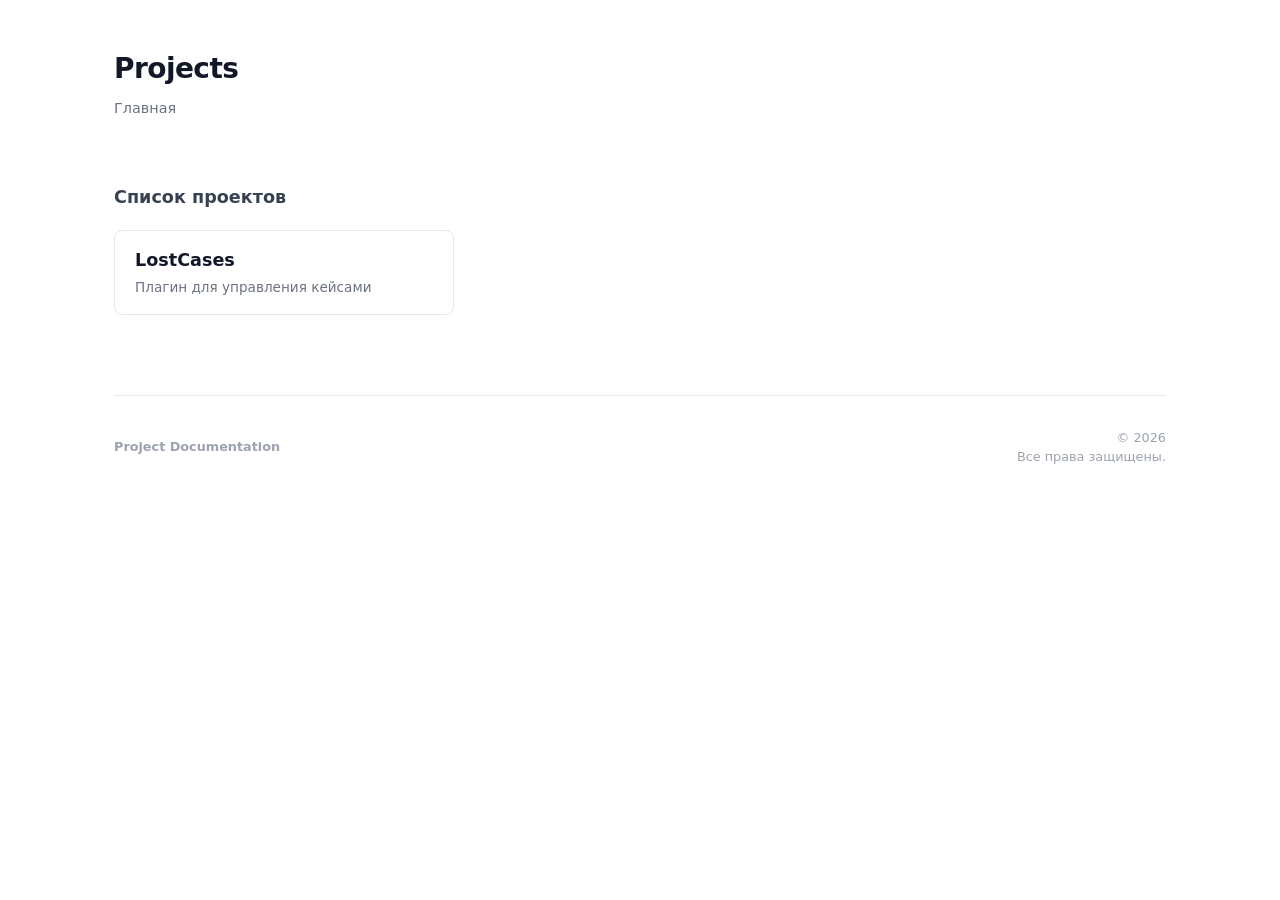
==== index.html @ b652b158 "Update index.html" ====
<!DOCTYPE html>
<html lang="ru">
<head>
    <meta charset="UTF-8">
    <meta name="viewport" content="width=device-width, initial-scale=1.0">
    <title>Документация проектов</title>
    <link rel="stylesheet" href="style.css">
</head>
<body>
    <div class="container">
        <header class="header">
            <div class="logo-area">
                <h1>Projects</h1>
                <div class="breadcrumbs">Главная</div>
            </div>
        </header>
        <main>
            <section class="section">
                <h2 class="section-title">Список проектов</h2>
                <div class="grid">
                    <a href="lostcases.html" class="card project-card">
                        <div class="project-info">
                            <span class="project-name">LostCases</span>
                            <span class="project-desc">Плагин для управления кейсами</span>
                        </div>
                    </a>
                </div>
            </section>
        </main>
        <footer class="footer">
            <div class="footer-logo">Project Documentation</div>
            <div class="footer-copy">© 2026<br>Все права защищены.</div>
        </footer>
    </div>
</body>
</html>
---- style.css ----
* {
    box-sizing: border-box;
    margin: 0;
    padding: 0;
}

body {
    font-family: system-ui, -apple-system, BlinkMacSystemFont, 'Segoe UI', Roboto, sans-serif;
    background-color: #ffffff;
    color: #111827;
    line-height: 1.5;
}

.container {
    max-width: 1100px;
    margin: 0 auto;
    padding: 3rem 1.5rem;
}

.header {
    display: flex;
    justify-content: space-between;
    align-items: flex-start;
    margin-bottom: 4rem;
}

.logo-area h1 {
    font-size: 1.75rem;
    font-weight: 600;
    margin-bottom: 0.5rem;
    letter-spacing: -0.02em;
}

.breadcrumbs {
    font-size: 0.9rem;
    color: #6b7280;
}

.breadcrumbs a {
    color: inherit;
    text-decoration: none;
}

.breadcrumbs a:hover {
    text-decoration: underline;
}

.section {
    margin-bottom: 3.5rem;
}

.section-title {
    font-size: 1.1rem;
    font-weight: 600;
    margin-bottom: 1.25rem;
    color: #374151;
}

.grid {
    display: grid;
    grid-template-columns: repeat(auto-fill, minmax(280px, 1fr));
    gap: 1rem;
}

.card {
    display: flex;
    justify-content: space-between;
    align-items: center;
    padding: 1rem 1.25rem;
    border: 1px solid #e5e7eb;
    border-radius: 0.5rem;
    text-decoration: none;
    color: #111827;
    font-size: 0.95rem;
    background-color: #ffffff;
    transition: all 0.2s ease;
}

a.card:hover {
    border-color: #9ca3af;
    background-color: #f9fafb;
}

.card.active {
    border-color: #111827;
    background-color: #f9fafb;
    font-weight: 500;
}

.project-info {
    display: flex;
    flex-direction: column;
}

.project-name {
    font-weight: 600;
    font-size: 1.1rem;
}

.project-desc {
    font-size: 0.85rem;
    color: #6b7280;
    margin-top: 0.25rem;
}

.metadata-box {
    border: 1px solid #e5e7eb;
    border-radius: 0.75rem;
    padding: 2rem;
}

.meta-group {
    margin-bottom: 1.75rem;
}

.meta-group:last-child {
    margin-bottom: 0;
}

.meta-group h3 {
    font-size: 0.95rem;
    font-weight: 600;
    margin-bottom: 0.75rem;
    text-transform: uppercase;
    letter-spacing: 0.05em;
    color: #9ca3af;
}

.meta-group p {
    font-size: 0.9rem;
    font-weight: 600;
    color: #111827;
    margin-bottom: 0.25rem;
}

.meta-group span {
    font-size: 0.9rem;
    color: #4b5563;
}

.badge {
    font-size: 0.7rem;
    font-weight: 700;
    padding: 0.2rem 0.5rem;
    border-radius: 0.375rem;
    text-transform: uppercase;
}

.badge-stable {
    background-color: #dcfce7;
    color: #166534;
}

.footer {
    display: flex;
    justify-content: space-between;
    align-items: center;
    margin-top: 5rem;
    padding-top: 2rem;
    border-top: 1px solid #e5e7eb;
    font-size: 0.8rem;
    color: #9ca3af;
}

.footer-logo {
    font-weight: 600;
}

.footer-copy {
    text-align: right;
}
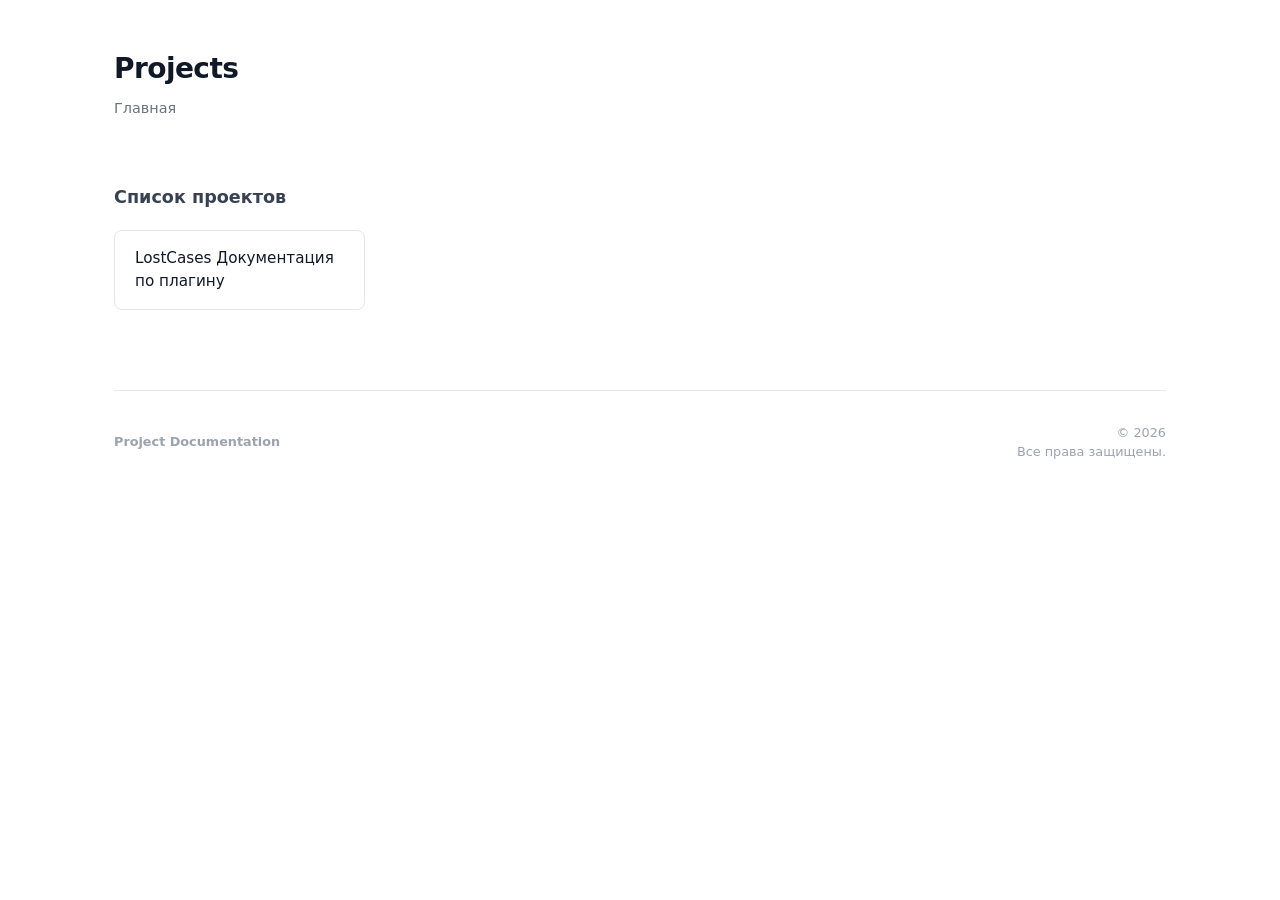
==== commit 0da1422d: "Update index.html" ====
--- a/index.html
+++ b/index.html
@@ -18,10 +18,10 @@
             <section class="section">
                 <h2 class="section-title">Список проектов</h2>
                 <div class="grid">
-                    <a href="lostcases.html" class="card project-card">
+                    <a href="https://kernelfm.github.io/lostcases" class="card project-card">
                         <div class="project-info">
                             <span class="project-name">LostCases</span>
-                            <span class="project-desc">Плагин для управления кейсами</span>
+                            <span class="project-desc">Документация по плагину</span>
                         </div>
                     </a>
                 </div>
--- a/style.css
+++ b/style.css
@@ -58,7 +58,7 @@
 
 .grid {
     display: grid;
-    grid-template-columns: repeat(auto-fill, minmax(280px, 1fr));
+    grid-template-columns: repeat(auto-fill, minmax(250px, 1fr));
     gap: 1rem;
 }
 
@@ -76,7 +76,13 @@
     transition: all 0.2s ease;
 }
 
-a.card:hover {
+button.card {
+    cursor: pointer;
+    text-align: left;
+    font-family: inherit;
+}
+
+.card:hover {
     border-color: #9ca3af;
     background-color: #f9fafb;
 }
@@ -85,22 +91,6 @@
     border-color: #111827;
     background-color: #f9fafb;
     font-weight: 500;
-}
-
-.project-info {
-    display: flex;
-    flex-direction: column;
-}
-
-.project-name {
-    font-weight: 600;
-    font-size: 1.1rem;
-}
-
-.project-desc {
-    font-size: 0.85rem;
-    color: #6b7280;
-    margin-top: 0.25rem;
 }
 
 .metadata-box {
@@ -169,3 +159,59 @@
 .footer-copy {
     text-align: right;
 }
+
+/* Стили для текстовой документации */
+.doc-content h3 {
+    font-size: 1.1rem;
+    font-weight: 600;
+    margin: 2rem 0 1rem;
+    color: #111827;
+}
+
+.doc-content h3:first-child {
+    margin-top: 0;
+}
+
+.doc-content p {
+    margin-bottom: 1rem;
+    color: #374151;
+    font-size: 0.95rem;
+}
+
+.doc-content ul, .doc-content ol {
+    margin-bottom: 1.5rem;
+    padding-left: 1.5rem;
+    color: #374151;
+    font-size: 0.95rem;
+}
+
+.doc-content li {
+    margin-bottom: 0.5rem;
+}
+
+.doc-content code {
+    background-color: #f3f4f6;
+    padding: 0.15rem 0.4rem;
+    border-radius: 0.25rem;
+    font-family: ui-monospace, SFMono-Regular, Menlo, Monaco, Consolas, monospace;
+    font-size: 0.85em;
+    color: #1f2937;
+}
+
+.doc-content pre {
+    background-color: #111827;
+    color: #f8fafc;
+    padding: 1.25rem;
+    border-radius: 0.5rem;
+    overflow-x: auto;
+    margin-bottom: 2rem;
+    border: 1px solid #374151;
+}
+
+.doc-content pre code {
+    background-color: transparent;
+    padding: 0;
+    color: inherit;
+    font-size: 0.85em;
+    border-radius: 0;
+}
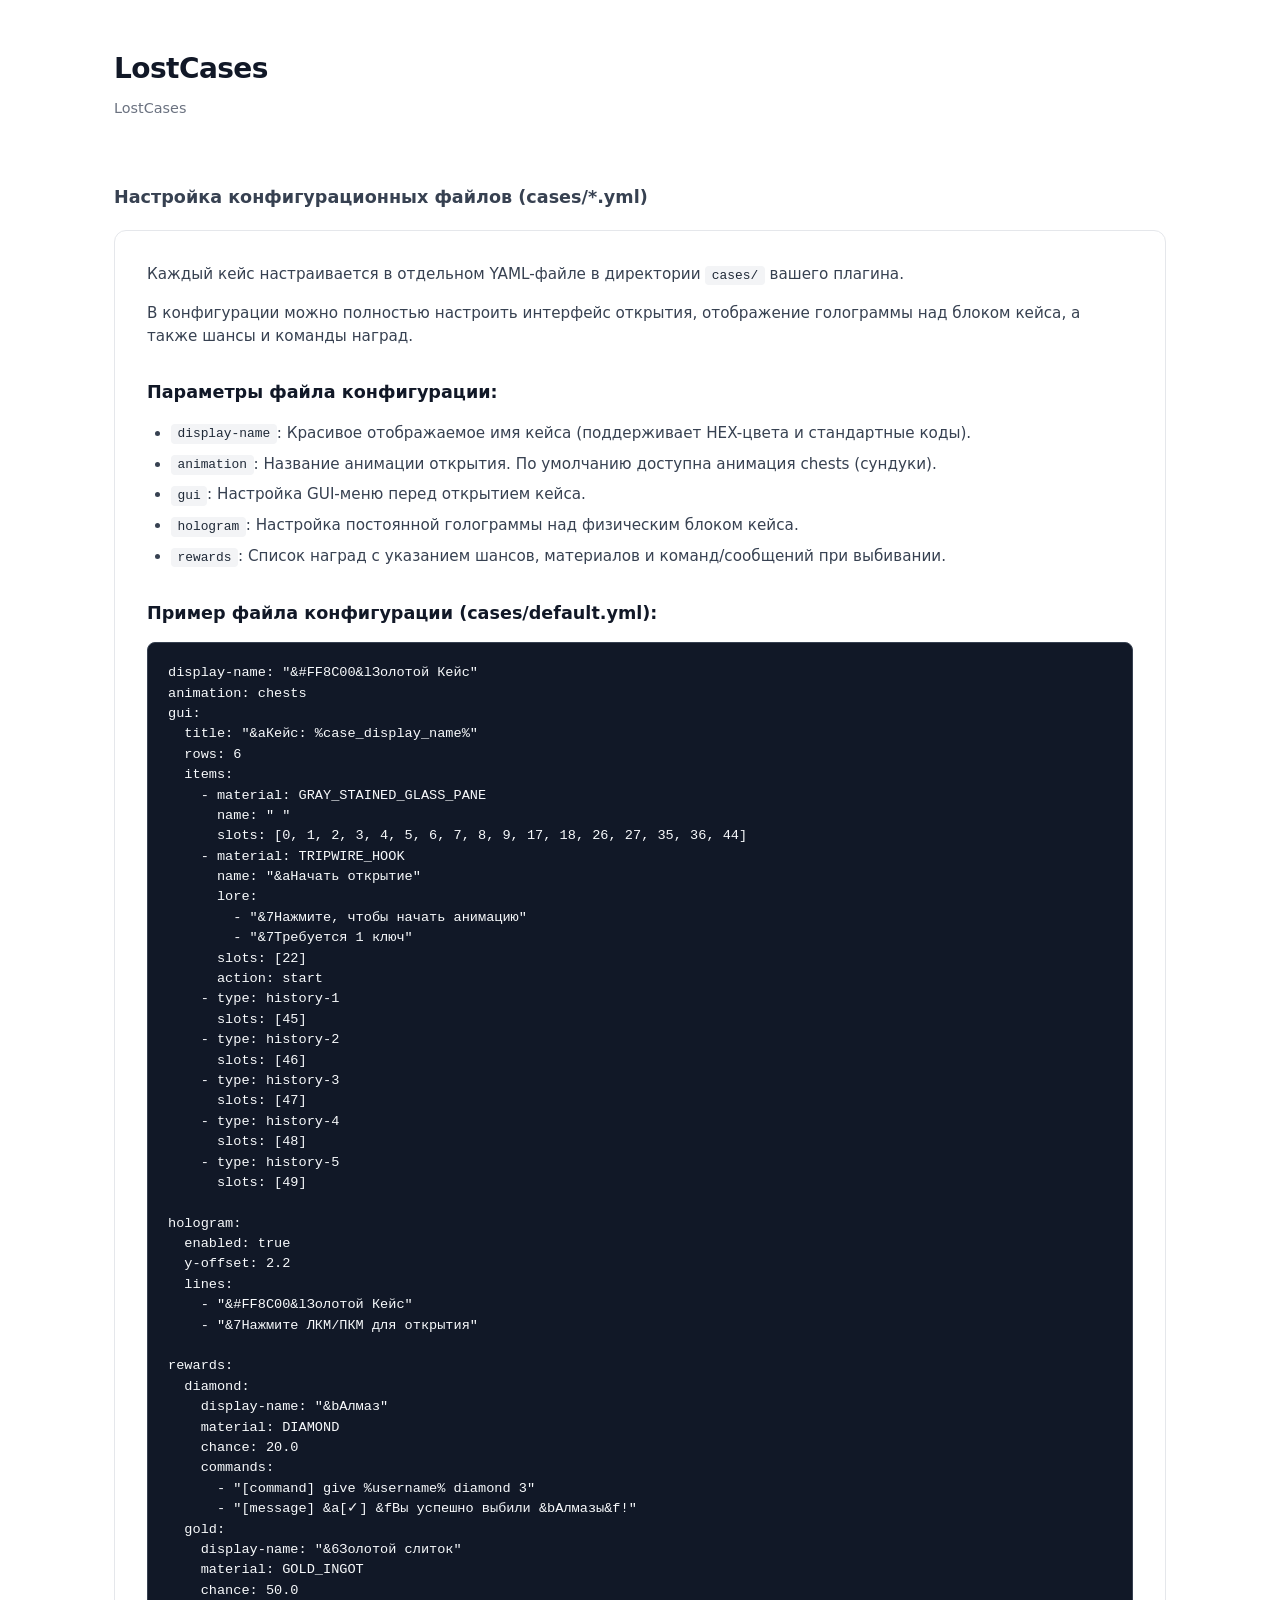
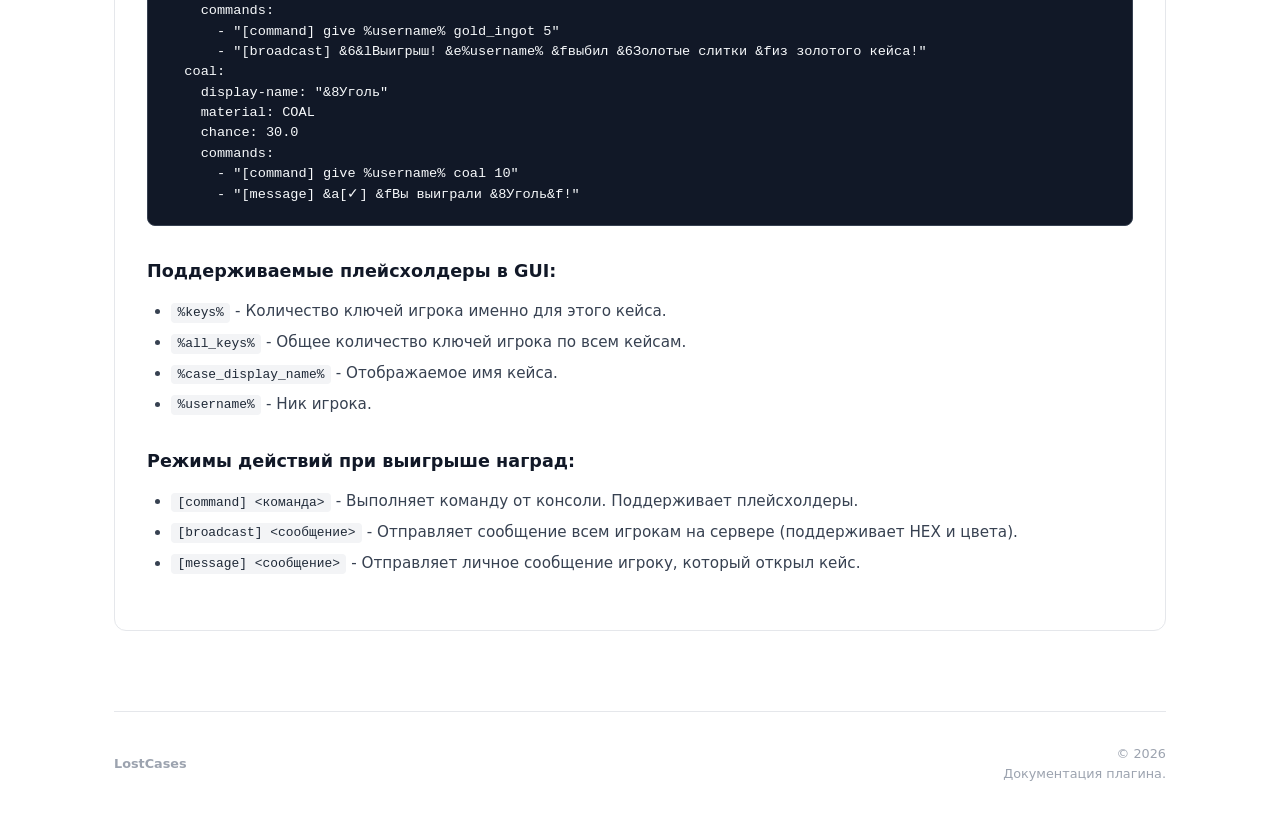
==== commit 7bc4612a: "Rename lostcases.html to index.html" ====
--- a/index.html
+++ b/index.html
@@ -3,33 +3,111 @@
 <head>
     <meta charset="UTF-8">
     <meta name="viewport" content="width=device-width, initial-scale=1.0">
-    <title>Документация проектов</title>
+    <title>LostCases - Документация</title>
     <link rel="stylesheet" href="style.css">
 </head>
 <body>
     <div class="container">
         <header class="header">
             <div class="logo-area">
-                <h1>Projects</h1>
-                <div class="breadcrumbs">Главная</div>
+                <h1>LostCases</h1>
+                <div class="breadcrumbs"><a href="https://kernelfm.github.io/">LostCases</a></div>
             </div>
         </header>
         <main>
-            <section class="section">
-                <h2 class="section-title">Список проектов</h2>
-                <div class="grid">
-                    <a href="https://kernelfm.github.io/lostcases" class="card project-card">
-                        <div class="project-info">
-                            <span class="project-name">LostCases</span>
-                            <span class="project-desc">Документация по плагину</span>
-                        </div>
-                    </a>
+            <section class="section doc-content">
+                <h2 class="section-title">Настройка конфигурационных файлов (cases/*.yml)</h2>
+                <div class="metadata-box">
+                    <p>Каждый кейс настраивается в отдельном YAML-файле в директории <code>cases/</code> вашего плагина.</p>
+                    <p>В конфигурации можно полностью настроить интерфейс открытия, отображение голограммы над блоком кейса, а также шансы и команды наград.</p>
+                    
+                    <h3>Параметры файла конфигурации:</h3>
+                    <ul>
+                        <li><code>display-name</code>: Красивое отображаемое имя кейса (поддерживает HEX-цвета и стандартные коды).</li>
+                        <li><code>animation</code>: Название анимации открытия. По умолчанию доступна анимация chests (сундуки).</li>
+                        <li><code>gui</code>: Настройка GUI-меню перед открытием кейса.</li>
+                        <li><code>hologram</code>: Настройка постоянной голограммы над физическим блоком кейса.</li>
+                        <li><code>rewards</code>: Список наград с указанием шансов, материалов и команд/сообщений при выбивании.</li>
+                    </ul>
+
+                    <h3>Пример файла конфигурации (cases/default.yml):</h3>
+<pre><code>display-name: "&#FF8C00&lЗолотой Кейс"
+animation: chests
+gui:
+  title: "&aКейс: %case_display_name%"
+  rows: 6
+  items:
+    - material: GRAY_STAINED_GLASS_PANE
+      name: " "
+      slots: [0, 1, 2, 3, 4, 5, 6, 7, 8, 9, 17, 18, 26, 27, 35, 36, 44]
+    - material: TRIPWIRE_HOOK
+      name: "&aНачать открытие"
+      lore:
+        - "&7Нажмите, чтобы начать анимацию"
+        - "&7Требуется 1 ключ"
+      slots: [22]
+      action: start
+    - type: history-1
+      slots: [45]
+    - type: history-2
+      slots: [46]
+    - type: history-3
+      slots: [47]
+    - type: history-4
+      slots: [48]
+    - type: history-5
+      slots: [49]
+
+hologram:
+  enabled: true
+  y-offset: 2.2
+  lines:
+    - "&#FF8C00&lЗолотой Кейс"
+    - "&7Нажмите ЛКМ/ПКМ для открытия"
+
+rewards:
+  diamond:
+    display-name: "&bАлмаз"
+    material: DIAMOND
+    chance: 20.0
+    commands:
+      - "[command] give %username% diamond 3"
+      - "[message] &a[✓] &fВы успешно выбили &bАлмазы&f!"
+  gold:
+    display-name: "&6Золотой слиток"
+    material: GOLD_INGOT
+    chance: 50.0
+    commands:
+      - "[command] give %username% gold_ingot 5"
+      - "[broadcast] &6&lВыигрыш! &e%username% &fвыбил &6Золотые слитки &fиз золотого кейса!"
+  coal:
+    display-name: "&8Уголь"
+    material: COAL
+    chance: 30.0
+    commands:
+      - "[command] give %username% coal 10"
+      - "[message] &a[✓] &fВы выиграли &8Уголь&f!"</code></pre>
+
+                    <h3>Поддерживаемые плейсхолдеры в GUI:</h3>
+                    <ul>
+                        <li><code>%keys%</code> - Количество ключей игрока именно для этого кейса.</li>
+                        <li><code>%all_keys%</code> - Общее количество ключей игрока по всем кейсам.</li>
+                        <li><code>%case_display_name%</code> - Отображаемое имя кейса.</li>
+                        <li><code>%username%</code> - Ник игрока.</li>
+                    </ul>
+
+                    <h3>Режимы действий при выигрыше наград:</h3>
+                    <ul>
+                        <li><code>[command] &lt;команда&gt;</code> - Выполняет команду от консоли. Поддерживает плейсхолдеры.</li>
+                        <li><code>[broadcast] &lt;сообщение&gt;</code> - Отправляет сообщение всем игрокам на сервере (поддерживает HEX и цвета).</li>
+                        <li><code>[message] &lt;сообщение&gt;</code> - Отправляет личное сообщение игроку, который открыл кейс.</li>
+                    </ul>
                 </div>
             </section>
         </main>
         <footer class="footer">
-            <div class="footer-logo">Project Documentation</div>
-            <div class="footer-copy">© 2026<br>Все права защищены.</div>
+            <div class="footer-logo">LostCases</div>
+            <div class="footer-copy">© 2026<br>Документация плагина.</div>
         </footer>
     </div>
 </body>
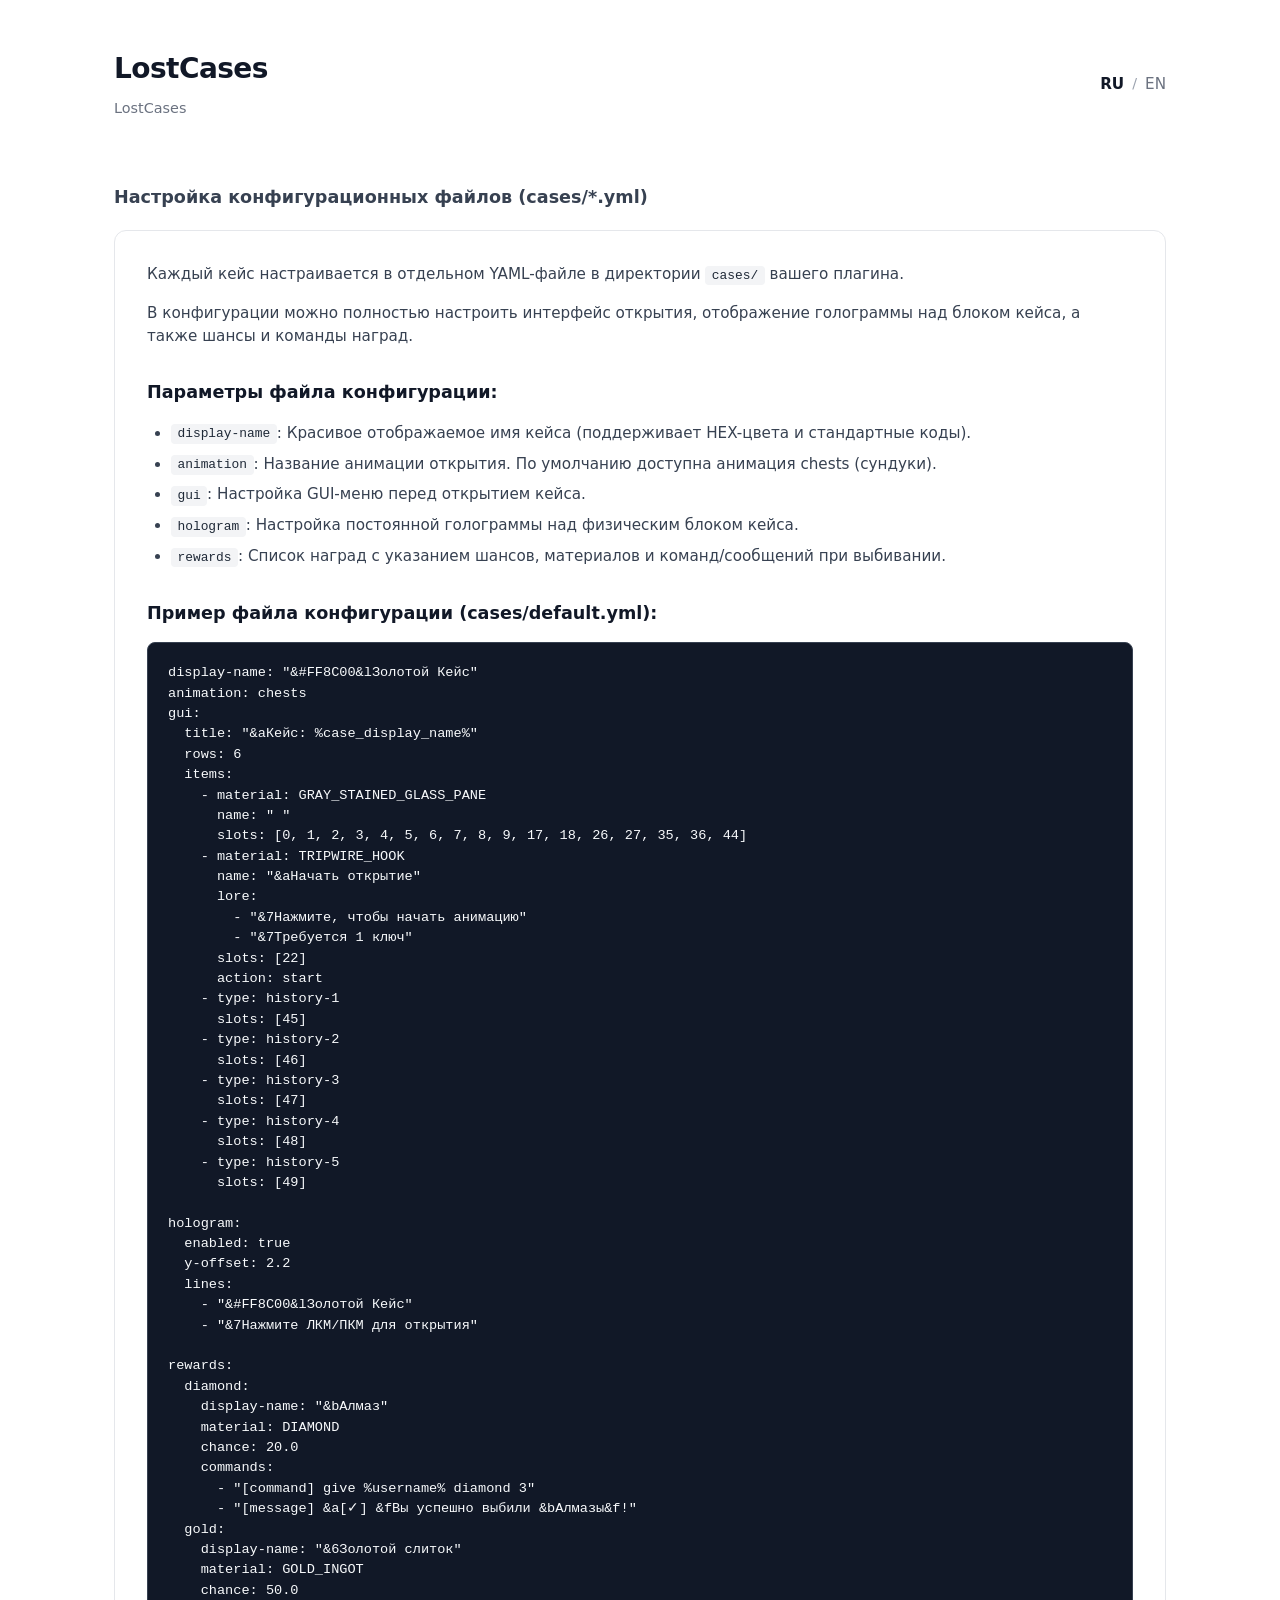
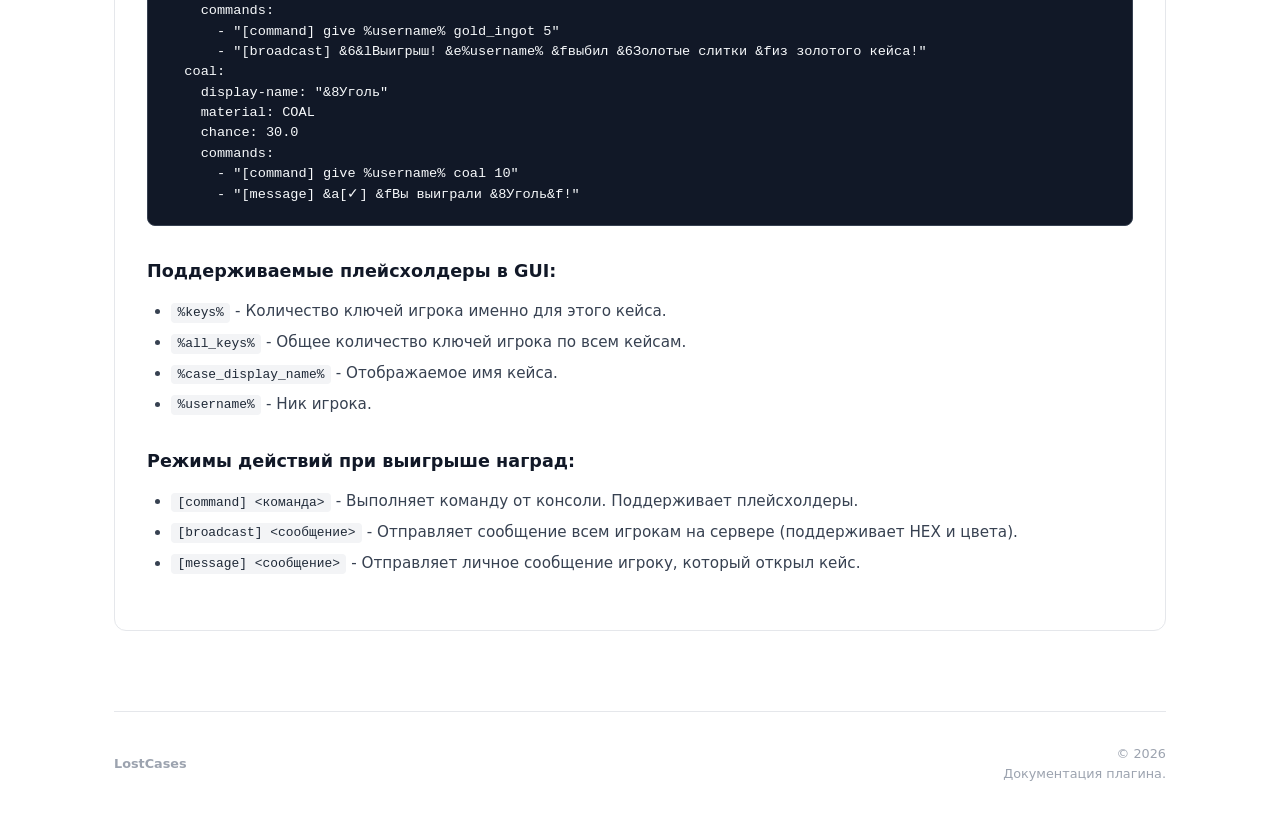
==== commit 64ca8071: "Update index.html" ====
--- a/index.html
+++ b/index.html
@@ -3,7 +3,7 @@
 <head>
     <meta charset="UTF-8">
     <meta name="viewport" content="width=device-width, initial-scale=1.0">
-    <title>LostCases - Документация</title>
+    <title>LostCases - Documentation</title>
     <link rel="stylesheet" href="style.css">
 </head>
 <body>
@@ -13,24 +13,31 @@
                 <h1>LostCases</h1>
                 <div class="breadcrumbs"><a href="https://kernelfm.github.io/">LostCases</a></div>
             </div>
+            <div class="lang-switcher">
+                <button class="lang-btn active" id="btn-ru" onclick="setLang('ru')">RU</button>
+                <span>/</span>
+                <button class="lang-btn" id="btn-en" onclick="setLang('en')">EN</button>
+            </div>
         </header>
         <main>
-            <section class="section doc-content">
-                <h2 class="section-title">Настройка конфигурационных файлов (cases/*.yml)</h2>
-                <div class="metadata-box">
-                    <p>Каждый кейс настраивается в отдельном YAML-файле в директории <code>cases/</code> вашего плагина.</p>
-                    <p>В конфигурации можно полностью настроить интерфейс открытия, отображение голограммы над блоком кейса, а также шансы и команды наград.</p>
-                    
-                    <h3>Параметры файла конфигурации:</h3>
-                    <ul>
-                        <li><code>display-name</code>: Красивое отображаемое имя кейса (поддерживает HEX-цвета и стандартные коды).</li>
-                        <li><code>animation</code>: Название анимации открытия. По умолчанию доступна анимация chests (сундуки).</li>
-                        <li><code>gui</code>: Настройка GUI-меню перед открытием кейса.</li>
-                        <li><code>hologram</code>: Настройка постоянной голограммы над физическим блоком кейса.</li>
-                        <li><code>rewards</code>: Список наград с указанием шансов, материалов и команд/сообщений при выбивании.</li>
-                    </ul>
-
-                    <h3>Пример файла конфигурации (cases/default.yml):</h3>
+            <!-- RU CONTENT -->
+            <div id="content-ru">
+                <section class="section doc-content">
+                    <h2 class="section-title">Настройка конфигурационных файлов (cases/*.yml)</h2>
+                    <div class="metadata-box">
+                        <p>Каждый кейс настраивается в отдельном YAML-файле в директории <code>cases/</code> вашего плагина.</p>
+                        <p>В конфигурации можно полностью настроить интерфейс открытия, отображение голограммы над блоком кейса, а также шансы и команды наград.</p>
+                        
+                        <h3>Параметры файла конфигурации:</h3>
+                        <ul>
+                            <li><code>display-name</code>: Красивое отображаемое имя кейса (поддерживает HEX-цвета и стандартные коды).</li>
+                            <li><code>animation</code>: Название анимации открытия. По умолчанию доступна анимация chests (сундуки).</li>
+                            <li><code>gui</code>: Настройка GUI-меню перед открытием кейса.</li>
+                            <li><code>hologram</code>: Настройка постоянной голограммы над физическим блоком кейса.</li>
+                            <li><code>rewards</code>: Список наград с указанием шансов, материалов и команд/сообщений при выбивании.</li>
+                        </ul>
+
+                        <h3>Пример файла конфигурации (cases/default.yml):</h3>
 <pre><code>display-name: "&#FF8C00&lЗолотой Кейс"
 animation: chests
 gui:
@@ -88,27 +95,142 @@
       - "[command] give %username% coal 10"
       - "[message] &a[✓] &fВы выиграли &8Уголь&f!"</code></pre>
 
-                    <h3>Поддерживаемые плейсхолдеры в GUI:</h3>
-                    <ul>
-                        <li><code>%keys%</code> - Количество ключей игрока именно для этого кейса.</li>
-                        <li><code>%all_keys%</code> - Общее количество ключей игрока по всем кейсам.</li>
-                        <li><code>%case_display_name%</code> - Отображаемое имя кейса.</li>
-                        <li><code>%username%</code> - Ник игрока.</li>
-                    </ul>
-
-                    <h3>Режимы действий при выигрыше наград:</h3>
-                    <ul>
-                        <li><code>[command] &lt;команда&gt;</code> - Выполняет команду от консоли. Поддерживает плейсхолдеры.</li>
-                        <li><code>[broadcast] &lt;сообщение&gt;</code> - Отправляет сообщение всем игрокам на сервере (поддерживает HEX и цвета).</li>
-                        <li><code>[message] &lt;сообщение&gt;</code> - Отправляет личное сообщение игроку, который открыл кейс.</li>
-                    </ul>
-                </div>
-            </section>
+                        <h3>Поддерживаемые плейсхолдеры в GUI:</h3>
+                        <ul>
+                            <li><code>%keys%</code> - Количество ключей игрока именно для этого кейса.</li>
+                            <li><code>%all_keys%</code> - Общее количество ключей игрока по всем кейсам.</li>
+                            <li><code>%case_display_name%</code> - Отображаемое имя кейса.</li>
+                            <li><code>%username%</code> - Ник игрока.</li>
+                        </ul>
+
+                        <h3>Режимы действий при выигрыше наград:</h3>
+                        <ul>
+                            <li><code>[command] &lt;команда&gt;</code> - Выполняет команду от консоли. Поддерживает плейсхолдеры.</li>
+                            <li><code>[broadcast] &lt;сообщение&gt;</code> - Отправляет сообщение всем игрокам на сервере (поддерживает HEX и цвета).</li>
+                            <li><code>[message] &lt;сообщение&gt;</code> - Отправляет личное сообщение игроку, который открыл кейс.</li>
+                        </ul>
+                    </div>
+                </section>
+            </div>
+
+            <!-- EN CONTENT -->
+            <div id="content-en" style="display: none;">
+                <section class="section doc-content">
+                    <h2 class="section-title">Configuration Files Setup (cases/*.yml)</h2>
+                    <div class="metadata-box">
+                        <p>Each case is configured in a separate YAML file located in the <code>cases/</code> directory of your plugin.</p>
+                        <p>In the configuration, you can fully customize the opening interface, the hologram display above the case block, as well as reward chances and commands.</p>
+                        
+                        <h3>Configuration File Parameters:</h3>
+                        <ul>
+                            <li><code>display-name</code>: Beautiful display name of the case (supports HEX colors and standard color codes).</li>
+                            <li><code>animation</code>: Opening animation name. By default, the 'chests' animation is available.</li>
+                            <li><code>gui</code>: GUI menu setup before opening the case.</li>
+                            <li><code>hologram</code>: Configuration of the persistent hologram above the physical case block.</li>
+                            <li><code>rewards</code>: List of rewards specifying chances, materials, and commands/messages upon winning.</li>
+                        </ul>
+
+                        <h3>Example Configuration File (cases/default.yml):</h3>
+<pre><code>display-name: "&#FF8C00&lGolden Case"
+animation: chests
+gui:
+  title: "&aCase: %case_display_name%"
+  rows: 6
+  items:
+    - material: GRAY_STAINED_GLASS_PANE
+      name: " "
+      slots: [0, 1, 2, 3, 4, 5, 6, 7, 8, 9, 17, 18, 26, 27, 35, 36, 44]
+    - material: TRIPWIRE_HOOK
+      name: "&aStart opening"
+      lore:
+        - "&7Click to start the animation"
+        - "&7Requires 1 key"
+      slots: [22]
+      action: start
+    - type: history-1
+      slots: [45]
+    - type: history-2
+      slots: [46]
+    - type: history-3
+      slots: [47]
+    - type: history-4
+      slots: [48]
+    - type: history-5
+      slots: [49]
+
+hologram:
+  enabled: true
+  y-offset: 2.2
+  lines:
+    - "&#FF8C00&lGolden Case"
+    - "&7Left/Right Click to open"
+
+rewards:
+  diamond:
+    display-name: "&bDiamond"
+    material: DIAMOND
+    chance: 20.0
+    commands:
+      - "[command] give %username% diamond 3"
+      - "[message] &a[✓] &fYou successfully won &bDiamonds&f!"
+  gold:
+    display-name: "&6Gold Ingot"
+    material: GOLD_INGOT
+    chance: 50.0
+    commands:
+      - "[command] give %username% gold_ingot 5"
+      - "[broadcast] &6&lWinner! &e%username% &fwon &6Gold Ingots &ffrom the golden case!"
+  coal:
+    display-name: "&8Coal"
+    material: COAL
+    chance: 30.0
+    commands:
+      - "[command] give %username% coal 10"
+      - "[message] &a[✓] &fYou won &8Coal&f!"</code></pre>
+
+                        <h3>Supported Placeholders in GUI:</h3>
+                        <ul>
+                            <li><code>%keys%</code> - The number of player keys specifically for this case.</li>
+                            <li><code>%all_keys%</code> - The total number of player keys across all cases.</li>
+                            <li><code>%case_display_name%</code> - The display name of the case.</li>
+                            <li><code>%username%</code> - The player's nickname.</li>
+                        </ul>
+
+                        <h3>Action Modes for Winning Rewards:</h3>
+                        <ul>
+                            <li><code>[command] &lt;command&gt;</code> - Executes a command from the console. Supports placeholders.</li>
+                            <li><code>[broadcast] &lt;message&gt;</code> - Sends a message to all players on the server (supports HEX and colors).</li>
+                            <li><code>[message] &lt;message&gt;</code> - Sends a private message to the player who opened the case.</li>
+                        </ul>
+                    </div>
+                </section>
+            </div>
         </main>
         <footer class="footer">
             <div class="footer-logo">LostCases</div>
-            <div class="footer-copy">© 2026<br>Документация плагина.</div>
+            <div class="footer-copy" id="footer-ru">© 2026<br>Документация плагина.</div>
+            <div class="footer-copy" id="footer-en" style="display: none;">© 2026<br>Plugin documentation.</div>
         </footer>
     </div>
+
+    <script>
+        function setLang(lang) {
+            document.getElementById('content-ru').style.display = lang === 'ru' ? 'block' : 'none';
+            document.getElementById('footer-ru').style.display = lang === 'ru' ? 'block' : 'none';
+            
+            document.getElementById('content-en').style.display = lang === 'en' ? 'block' : 'none';
+            document.getElementById('footer-en').style.display = lang === 'en' ? 'block' : 'none';
+
+            document.getElementById('btn-ru').classList.toggle('active', lang === 'ru');
+            document.getElementById('btn-en').classList.toggle('active', lang === 'en');
+            
+            localStorage.setItem('lang', lang);
+        }
+
+        document.addEventListener("DOMContentLoaded", () => {
+            const savedLang = localStorage.getItem('lang') || 'ru';
+            setLang(savedLang);
+        });
+    </script>
 </body>
 </html>
--- a/style.css
+++ b/style.css
@@ -160,7 +160,6 @@
     text-align: right;
 }
 
-/* Стили для текстовой документации */
 .doc-content h3 {
     font-size: 1.1rem;
     font-weight: 600;
@@ -215,3 +214,39 @@
     font-size: 0.85em;
     border-radius: 0;
 }
+
+.header {
+    display: flex;
+    justify-content: space-between;
+    align-items: center;
+    margin-bottom: 4rem;
+}
+
+.lang-switcher {
+    display: flex;
+    align-items: center;
+    gap: 0.5rem;
+    color: #9ca3af;
+    font-size: 0.9rem;
+}
+
+.lang-btn {
+    background: none;
+    border: none;
+    cursor: pointer;
+    font-family: inherit;
+    font-size: 0.95rem;
+    color: #6b7280;
+    font-weight: 500;
+    transition: color 0.2s ease;
+    padding: 0;
+}
+
+.lang-btn:hover {
+    color: #374151;
+}
+
+.lang-btn.active {
+    color: #111827;
+    font-weight: 700;
+}
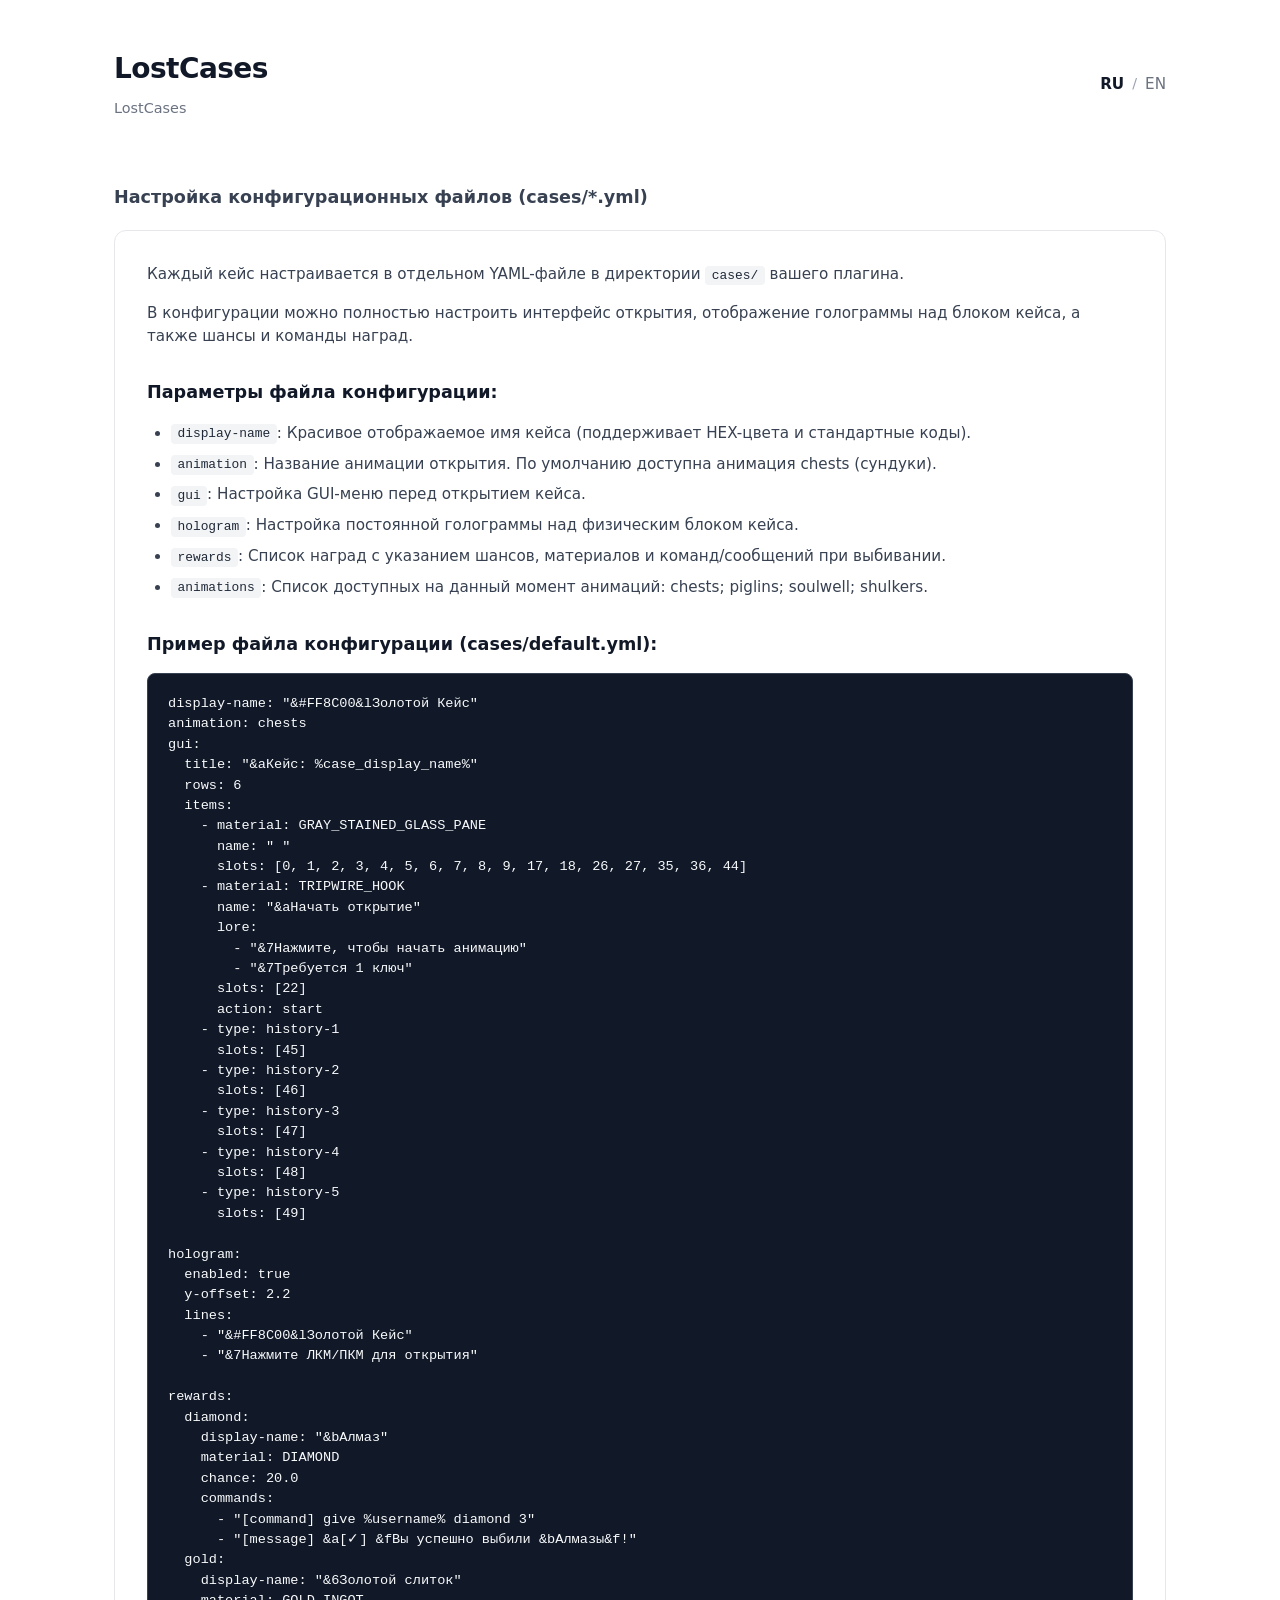
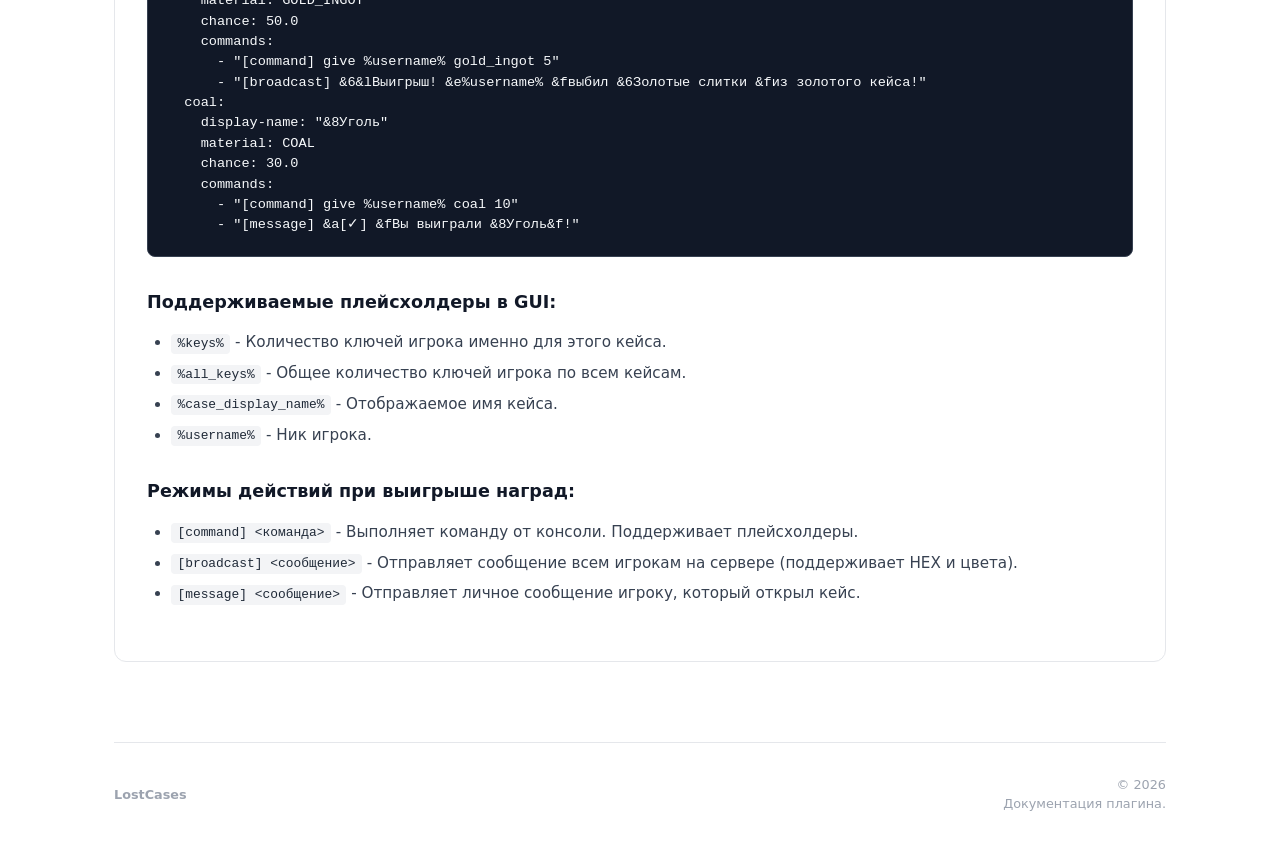
==== commit 0db8390f: "Update index.html" ====
--- a/index.html
+++ b/index.html
@@ -35,6 +35,7 @@
                             <li><code>gui</code>: Настройка GUI-меню перед открытием кейса.</li>
                             <li><code>hologram</code>: Настройка постоянной голограммы над физическим блоком кейса.</li>
                             <li><code>rewards</code>: Список наград с указанием шансов, материалов и команд/сообщений при выбивании.</li>
+                            <li><code>animations</code>: Список доступных на данный момент анимаций: chests; piglins; soulwell; shulkers.</li>
                         </ul>
 
                         <h3>Пример файла конфигурации (cases/default.yml):</h3>
@@ -128,6 +129,7 @@
                             <li><code>gui</code>: GUI menu setup before opening the case.</li>
                             <li><code>hologram</code>: Configuration of the persistent hologram above the physical case block.</li>
                             <li><code>rewards</code>: List of rewards specifying chances, materials, and commands/messages upon winning.</li>
+                            <li><code>animations</code>: List of available animations: chests; piglins; soulwell; shulkers.</li>
                         </ul>
 
                         <h3>Example Configuration File (cases/default.yml):</h3>
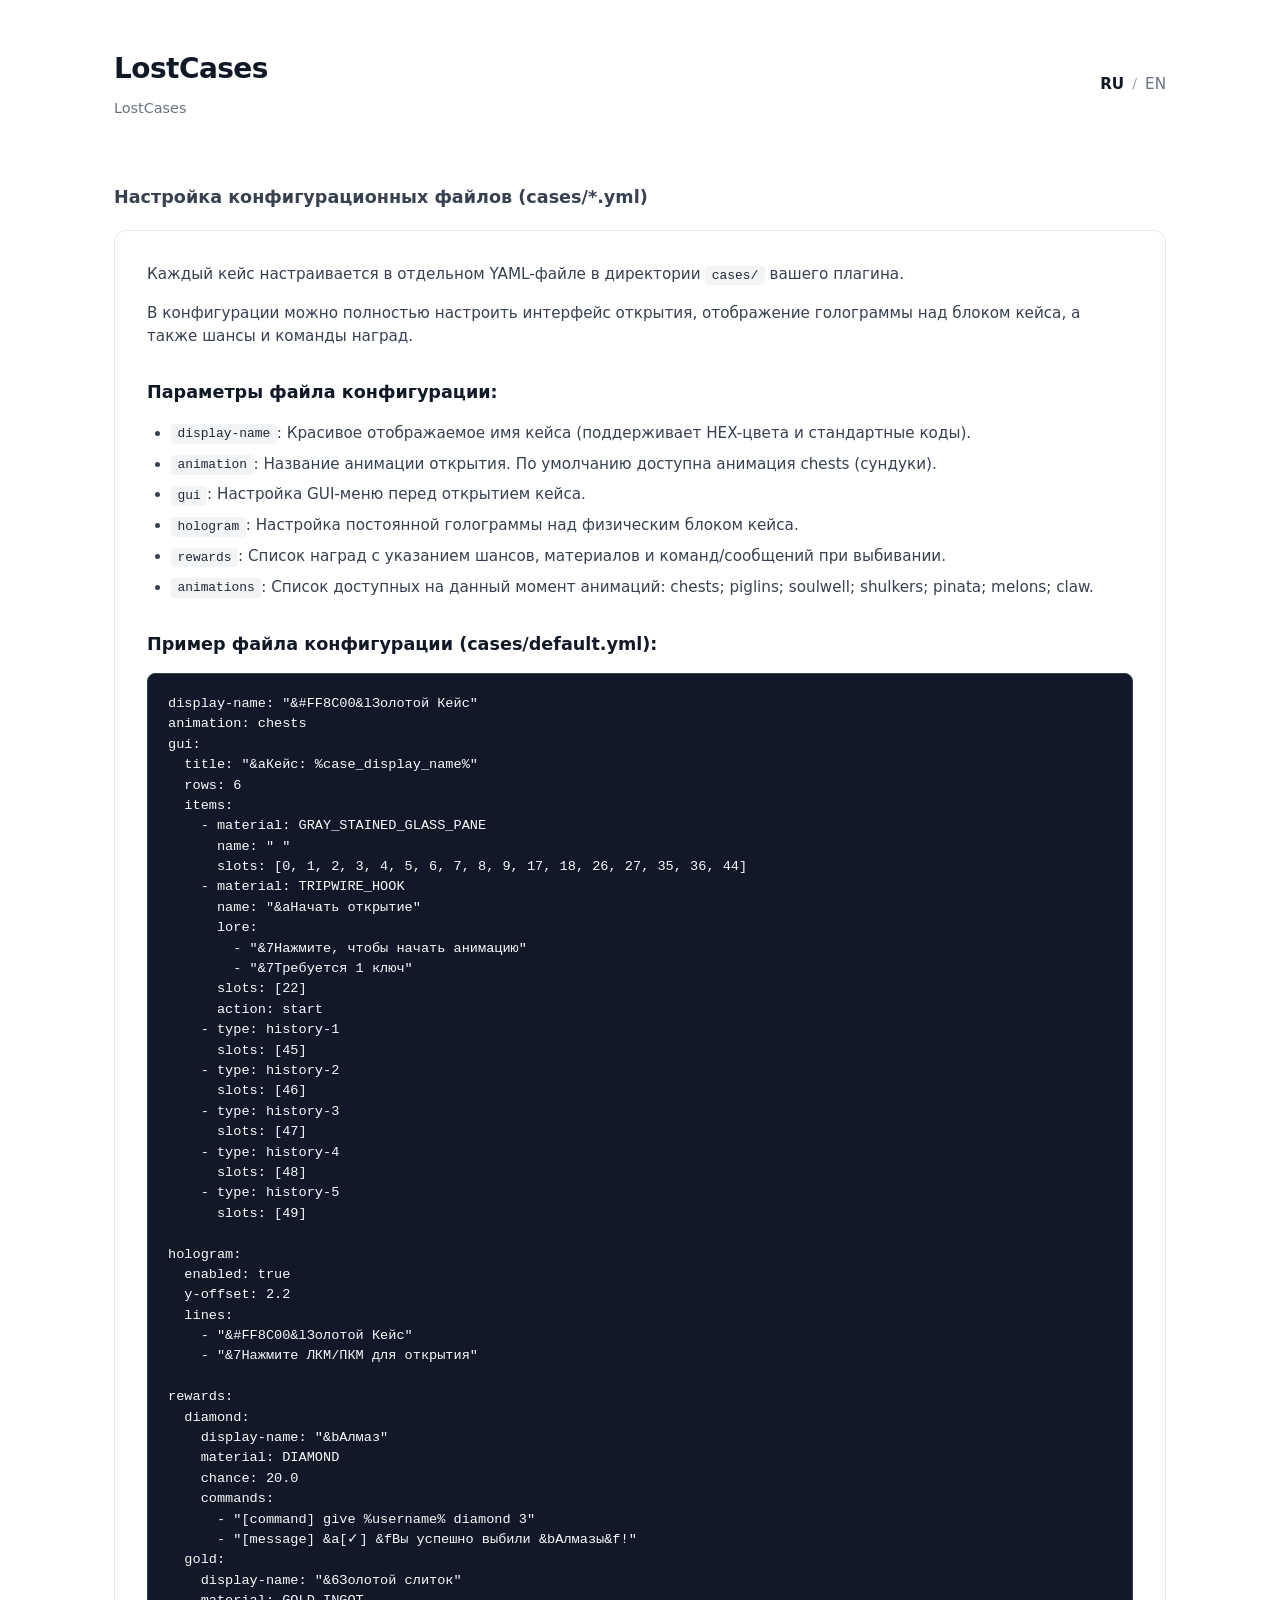
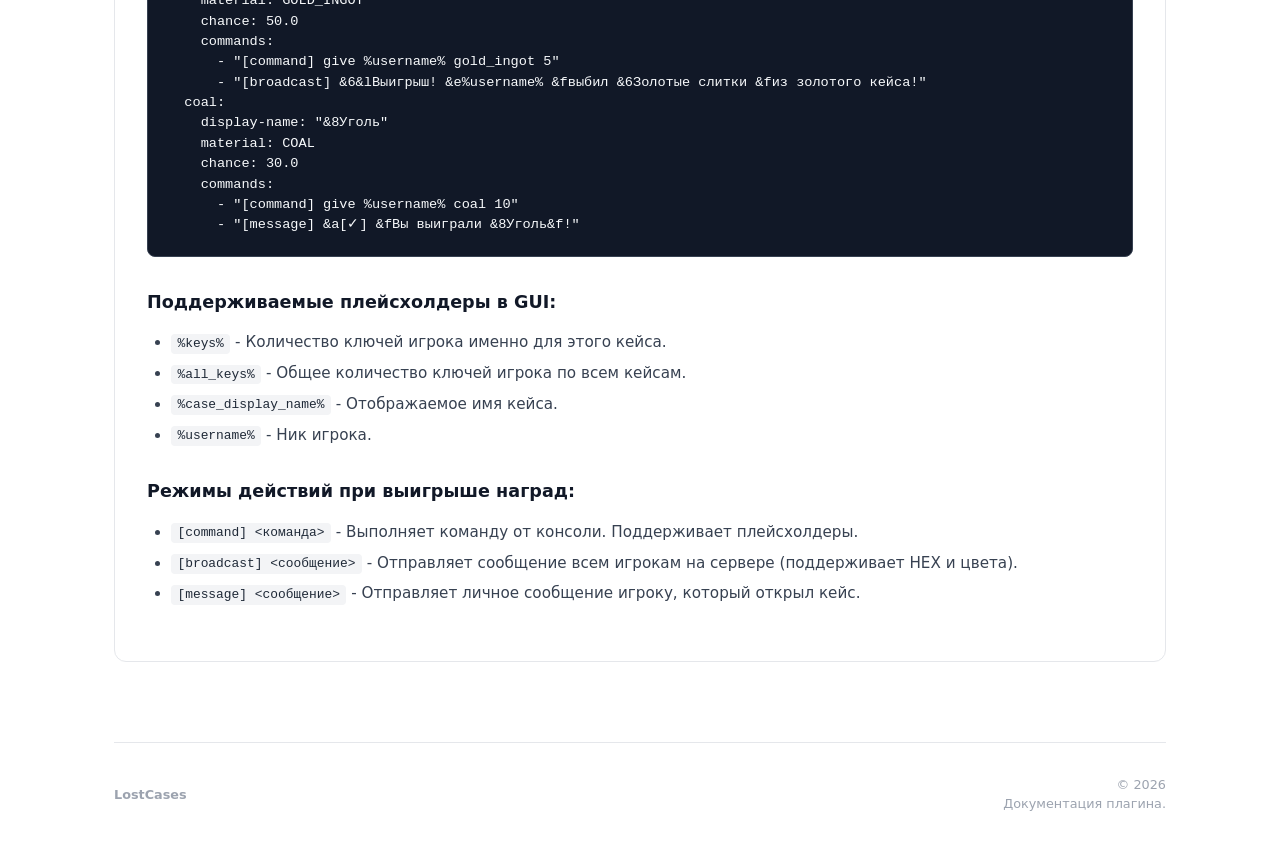
==== commit 023b132a: "Update index.html" ====
--- a/index.html
+++ b/index.html
@@ -35,7 +35,7 @@
                             <li><code>gui</code>: Настройка GUI-меню перед открытием кейса.</li>
                             <li><code>hologram</code>: Настройка постоянной голограммы над физическим блоком кейса.</li>
                             <li><code>rewards</code>: Список наград с указанием шансов, материалов и команд/сообщений при выбивании.</li>
-                            <li><code>animations</code>: Список доступных на данный момент анимаций: chests; piglins; soulwell; shulkers.</li>
+                            <li><code>animations</code>: Список доступных на данный момент анимаций: chests; piglins; soulwell; shulkers; pinata; melons; claw.</li>
                         </ul>
 
                         <h3>Пример файла конфигурации (cases/default.yml):</h3>
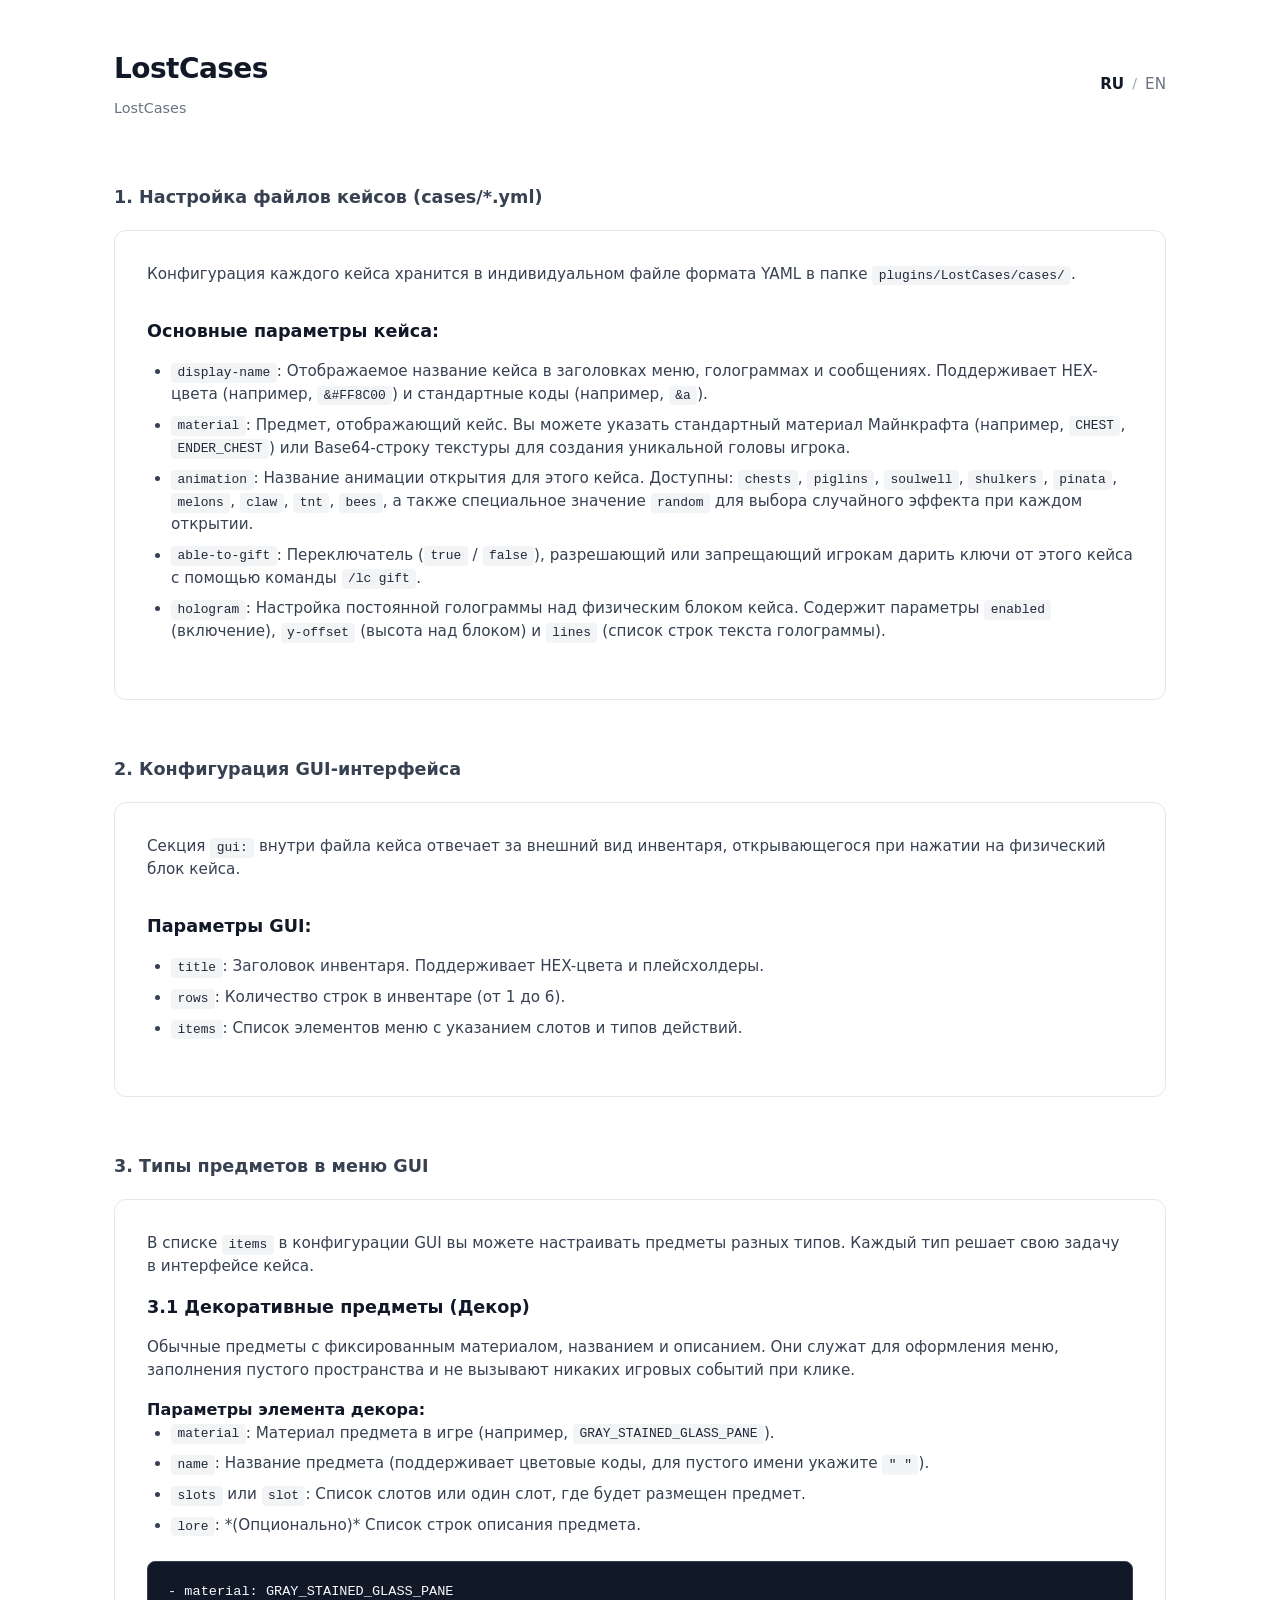
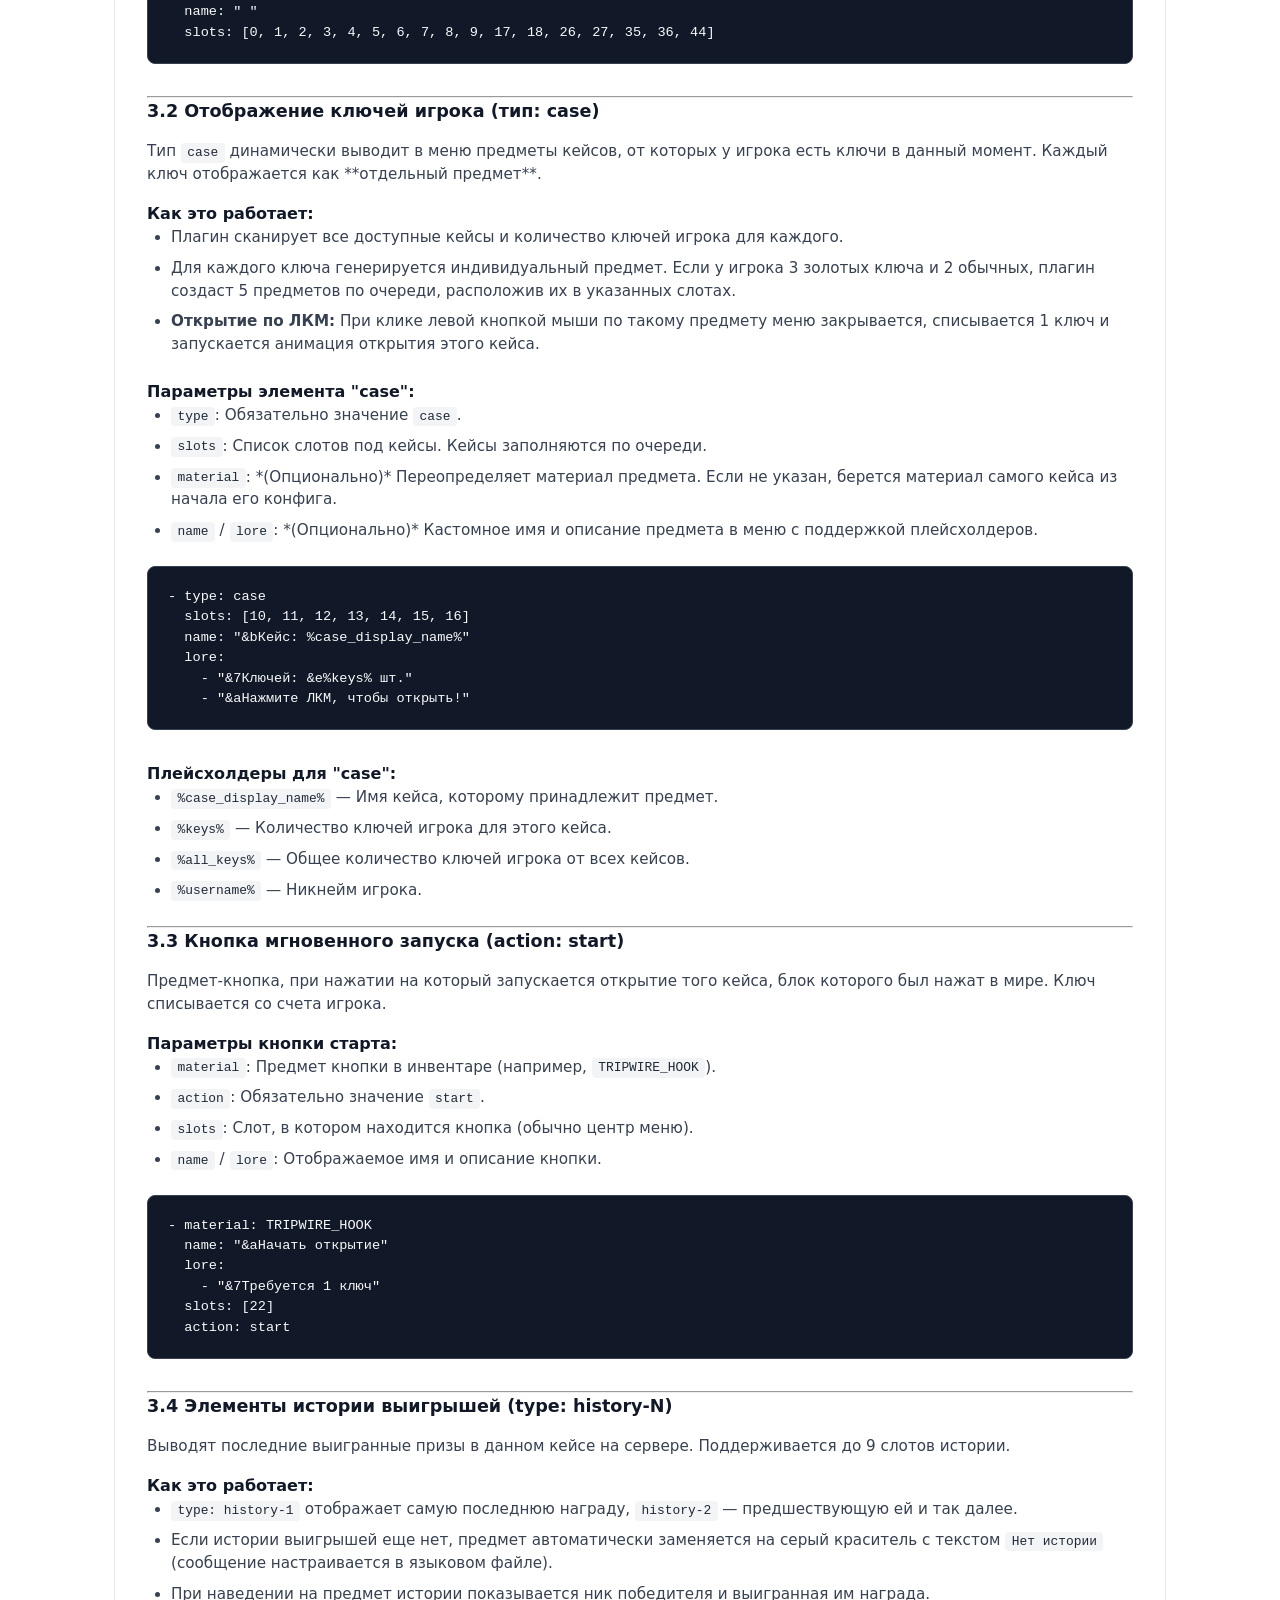
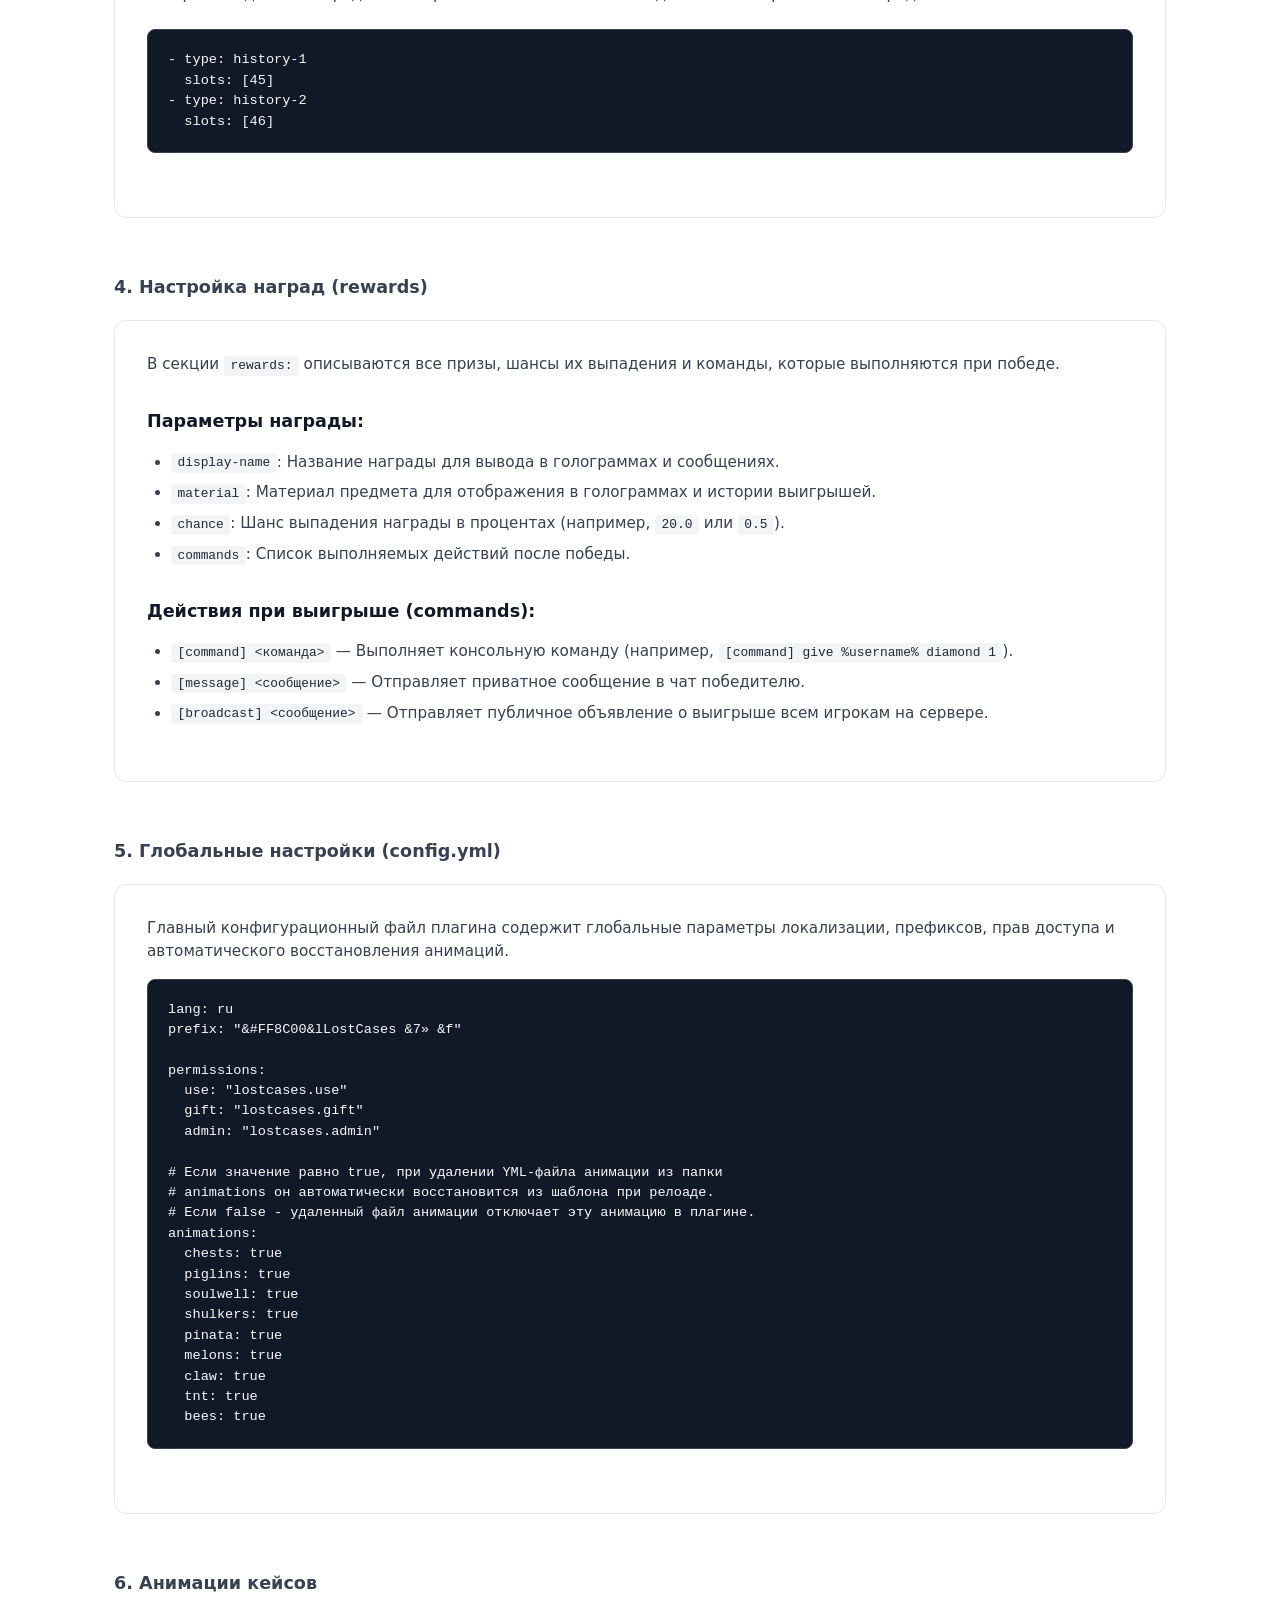
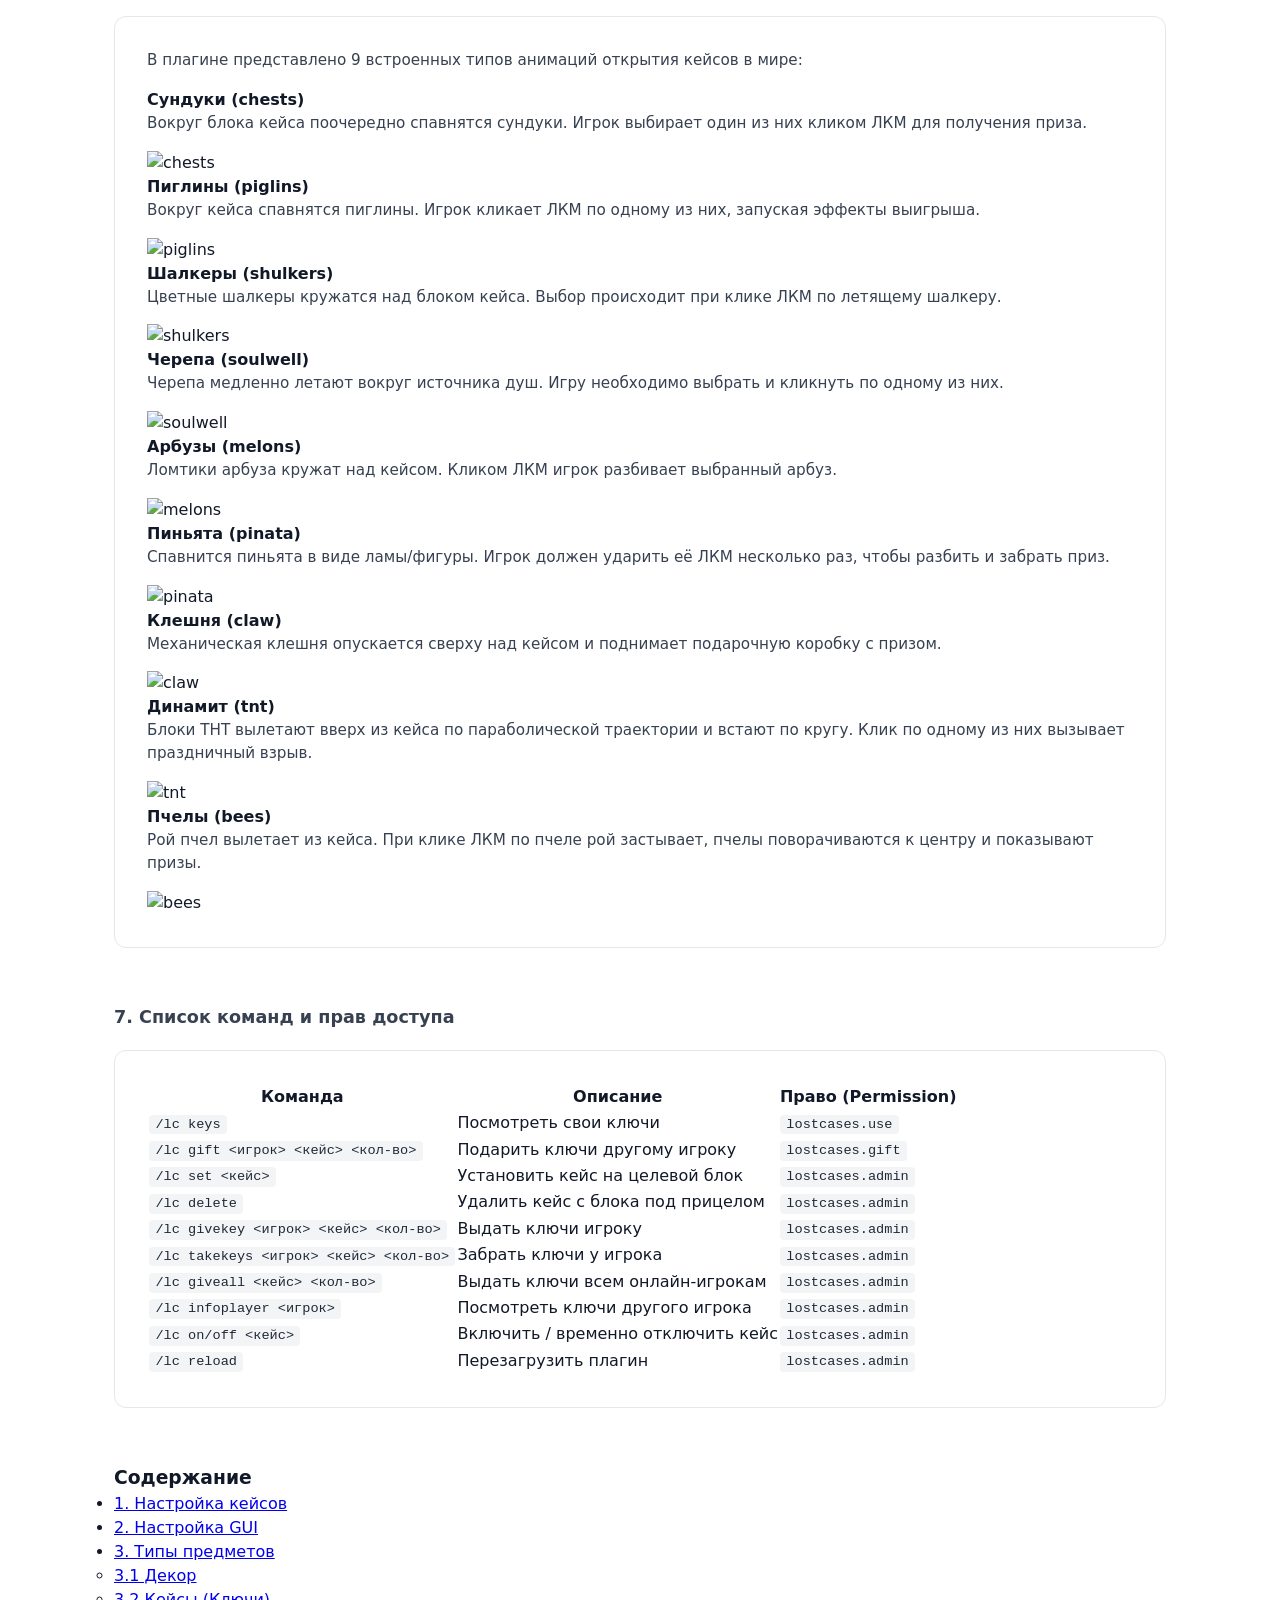
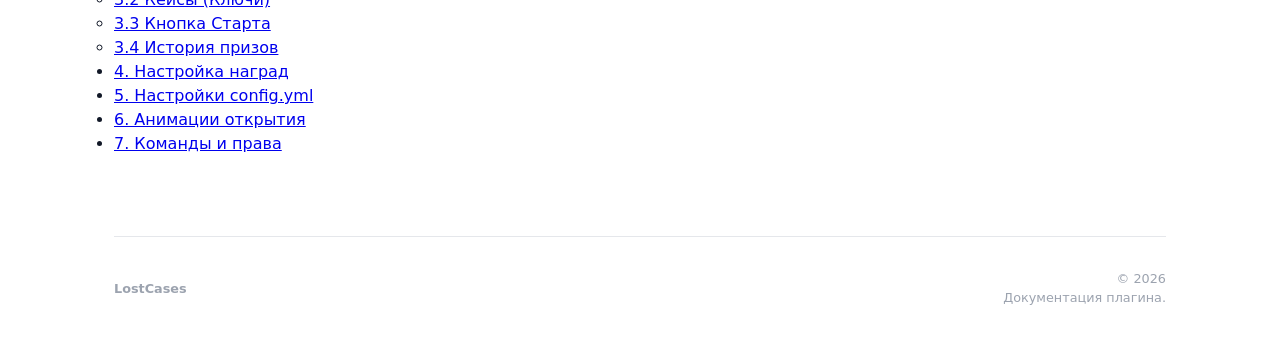
==== commit 722a4632: "Update index.html" ====
--- a/index.html
+++ b/index.html
@@ -19,195 +19,657 @@
                 <button class="lang-btn" id="btn-en" onclick="setLang('en')">EN</button>
             </div>
         </header>
-        <main>
-            <!-- RU CONTENT -->
-            <div id="content-ru">
-                <section class="section doc-content">
-                    <h2 class="section-title">Настройка конфигурационных файлов (cases/*.yml)</h2>
-                    <div class="metadata-box">
-                        <p>Каждый кейс настраивается в отдельном YAML-файле в директории <code>cases/</code> вашего плагина.</p>
-                        <p>В конфигурации можно полностью настроить интерфейс открытия, отображение голограммы над блоком кейса, а также шансы и команды наград.</p>
-                        
-                        <h3>Параметры файла конфигурации:</h3>
-                        <ul>
-                            <li><code>display-name</code>: Красивое отображаемое имя кейса (поддерживает HEX-цвета и стандартные коды).</li>
-                            <li><code>animation</code>: Название анимации открытия. По умолчанию доступна анимация chests (сундуки).</li>
-                            <li><code>gui</code>: Настройка GUI-меню перед открытием кейса.</li>
-                            <li><code>hologram</code>: Настройка постоянной голограммы над физическим блоком кейса.</li>
-                            <li><code>rewards</code>: Список наград с указанием шансов, материалов и команд/сообщений при выбивании.</li>
-                            <li><code>animations</code>: Список доступных на данный момент анимаций: chests; piglins; soulwell; shulkers; pinata; melons; claw.</li>
-                        </ul>
-
-                        <h3>Пример файла конфигурации (cases/default.yml):</h3>
-<pre><code>display-name: "&#FF8C00&lЗолотой Кейс"
-animation: chests
-gui:
-  title: "&aКейс: %case_display_name%"
-  rows: 6
-  items:
-    - material: GRAY_STAINED_GLASS_PANE
-      name: " "
-      slots: [0, 1, 2, 3, 4, 5, 6, 7, 8, 9, 17, 18, 26, 27, 35, 36, 44]
-    - material: TRIPWIRE_HOOK
-      name: "&aНачать открытие"
-      lore:
-        - "&7Нажмите, чтобы начать анимацию"
-        - "&7Требуется 1 ключ"
-      slots: [22]
-      action: start
-    - type: history-1
-      slots: [45]
-    - type: history-2
-      slots: [46]
-    - type: history-3
-      slots: [47]
-    - type: history-4
-      slots: [48]
-    - type: history-5
-      slots: [49]
-
-hologram:
-  enabled: true
-  y-offset: 2.2
-  lines:
-    - "&#FF8C00&lЗолотой Кейс"
-    - "&7Нажмите ЛКМ/ПКМ для открытия"
-
-rewards:
-  diamond:
-    display-name: "&bАлмаз"
-    material: DIAMOND
-    chance: 20.0
-    commands:
-      - "[command] give %username% diamond 3"
-      - "[message] &a[✓] &fВы успешно выбили &bАлмазы&f!"
-  gold:
-    display-name: "&6Золотой слиток"
-    material: GOLD_INGOT
-    chance: 50.0
-    commands:
-      - "[command] give %username% gold_ingot 5"
-      - "[broadcast] &6&lВыигрыш! &e%username% &fвыбил &6Золотые слитки &fиз золотого кейса!"
-  coal:
-    display-name: "&8Уголь"
-    material: COAL
-    chance: 30.0
-    commands:
-      - "[command] give %username% coal 10"
-      - "[message] &a[✓] &fВы выиграли &8Уголь&f!"</code></pre>
-
-                        <h3>Поддерживаемые плейсхолдеры в GUI:</h3>
-                        <ul>
-                            <li><code>%keys%</code> - Количество ключей игрока именно для этого кейса.</li>
-                            <li><code>%all_keys%</code> - Общее количество ключей игрока по всем кейсам.</li>
-                            <li><code>%case_display_name%</code> - Отображаемое имя кейса.</li>
-                            <li><code>%username%</code> - Ник игрока.</li>
-                        </ul>
-
-                        <h3>Режимы действий при выигрыше наград:</h3>
-                        <ul>
-                            <li><code>[command] &lt;команда&gt;</code> - Выполняет команду от консоли. Поддерживает плейсхолдеры.</li>
-                            <li><code>[broadcast] &lt;сообщение&gt;</code> - Отправляет сообщение всем игрокам на сервере (поддерживает HEX и цвета).</li>
-                            <li><code>[message] &lt;сообщение&gt;</code> - Отправляет личное сообщение игроку, который открыл кейс.</li>
-                        </ul>
-                    </div>
-                </section>
-            </div>
-
-            <!-- EN CONTENT -->
-            <div id="content-en" style="display: none;">
-                <section class="section doc-content">
-                    <h2 class="section-title">Configuration Files Setup (cases/*.yml)</h2>
-                    <div class="metadata-box">
-                        <p>Each case is configured in a separate YAML file located in the <code>cases/</code> directory of your plugin.</p>
-                        <p>In the configuration, you can fully customize the opening interface, the hologram display above the case block, as well as reward chances and commands.</p>
-                        
-                        <h3>Configuration File Parameters:</h3>
-                        <ul>
-                            <li><code>display-name</code>: Beautiful display name of the case (supports HEX colors and standard color codes).</li>
-                            <li><code>animation</code>: Opening animation name. By default, the 'chests' animation is available.</li>
-                            <li><code>gui</code>: GUI menu setup before opening the case.</li>
-                            <li><code>hologram</code>: Configuration of the persistent hologram above the physical case block.</li>
-                            <li><code>rewards</code>: List of rewards specifying chances, materials, and commands/messages upon winning.</li>
-                            <li><code>animations</code>: List of available animations: chests; piglins; soulwell; shulkers.</li>
-                        </ul>
-
-                        <h3>Example Configuration File (cases/default.yml):</h3>
-<pre><code>display-name: "&#FF8C00&lGolden Case"
-animation: chests
-gui:
-  title: "&aCase: %case_display_name%"
-  rows: 6
-  items:
-    - material: GRAY_STAINED_GLASS_PANE
-      name: " "
-      slots: [0, 1, 2, 3, 4, 5, 6, 7, 8, 9, 17, 18, 26, 27, 35, 36, 44]
-    - material: TRIPWIRE_HOOK
-      name: "&aStart opening"
-      lore:
-        - "&7Click to start the animation"
-        - "&7Requires 1 key"
-      slots: [22]
-      action: start
-    - type: history-1
-      slots: [45]
-    - type: history-2
-      slots: [46]
-    - type: history-3
-      slots: [47]
-    - type: history-4
-      slots: [48]
-    - type: history-5
-      slots: [49]
-
-hologram:
-  enabled: true
-  y-offset: 2.2
-  lines:
-    - "&#FF8C00&lGolden Case"
-    - "&7Left/Right Click to open"
-
-rewards:
-  diamond:
-    display-name: "&bDiamond"
-    material: DIAMOND
-    chance: 20.0
-    commands:
-      - "[command] give %username% diamond 3"
-      - "[message] &a[✓] &fYou successfully won &bDiamonds&f!"
-  gold:
-    display-name: "&6Gold Ingot"
-    material: GOLD_INGOT
-    chance: 50.0
-    commands:
-      - "[command] give %username% gold_ingot 5"
-      - "[broadcast] &6&lWinner! &e%username% &fwon &6Gold Ingots &ffrom the golden case!"
-  coal:
-    display-name: "&8Coal"
-    material: COAL
-    chance: 30.0
-    commands:
-      - "[command] give %username% coal 10"
-      - "[message] &a[✓] &fYou won &8Coal&f!"</code></pre>
-
-                        <h3>Supported Placeholders in GUI:</h3>
-                        <ul>
-                            <li><code>%keys%</code> - The number of player keys specifically for this case.</li>
-                            <li><code>%all_keys%</code> - The total number of player keys across all cases.</li>
-                            <li><code>%case_display_name%</code> - The display name of the case.</li>
-                            <li><code>%username%</code> - The player's nickname.</li>
-                        </ul>
-
-                        <h3>Action Modes for Winning Rewards:</h3>
-                        <ul>
-                            <li><code>[command] &lt;command&gt;</code> - Executes a command from the console. Supports placeholders.</li>
-                            <li><code>[broadcast] &lt;message&gt;</code> - Sends a message to all players on the server (supports HEX and colors).</li>
-                            <li><code>[message] &lt;message&gt;</code> - Sends a private message to the player who opened the case.</li>
-                        </ul>
-                    </div>
-                </section>
-            </div>
-        </main>
+        
+        <div class="main-layout">
+            <main class="content-area">
+                <!-- RU CONTENT -->
+                <div id="content-ru">
+                    <section id="cases-setup-ru" class="section doc-content">
+                        <h2 class="section-title">1. Настройка файлов кейсов (cases/*.yml)</h2>
+                        <div class="metadata-box">
+                            <p>Конфигурация каждого кейса хранится в индивидуальном файле формата YAML в папке <code>plugins/LostCases/cases/</code>.</p>
+                            
+                            <h3>Основные параметры кейса:</h3>
+                            <ul>
+                                <li><code>display-name</code>: Отображаемое название кейса в заголовках меню, голограммах и сообщениях. Поддерживает HEX-цвета (например, <code>&#FF8C00</code>) и стандартные коды (например, <code>&a</code>).</li>
+                                <li><code>material</code>: Предмет, отображающий кейс. Вы можете указать стандартный материал Майнкрафта (например, <code>CHEST</code>, <code>ENDER_CHEST</code>) или Base64-строку текстуры для создания уникальной головы игрока.</li>
+                                <li><code>animation</code>: Название анимации открытия для этого кейса. Доступны: <code>chests</code>, <code>piglins</code>, <code>soulwell</code>, <code>shulkers</code>, <code>pinata</code>, <code>melons</code>, <code>claw</code>, <code>tnt</code>, <code>bees</code>, а также специальное значение <code>random</code> для выбора случайного эффекта при каждом открытии.</li>
+                                <li><code>able-to-gift</code>: Переключатель (<code>true</code> / <code>false</code>), разрешающий или запрещающий игрокам дарить ключи от этого кейса с помощью команды <code>/lc gift</code>.</li>
+                                <li><code>hologram</code>: Настройка постоянной голограммы над физическим блоком кейса. Содержит параметры <code>enabled</code> (включение), <code>y-offset</code> (высота над блоком) и <code>lines</code> (список строк текста голограммы).</li>
+                            </ul>
+                        </div>
+                    </section>
+
+                    <section id="gui-config-ru" class="section doc-content">
+                        <h2 class="section-title">2. Конфигурация GUI-интерфейса</h2>
+                        <div class="metadata-box">
+                            <p>Секция <code>gui:</code> внутри файла кейса отвечает за внешний вид инвентаря, открывающегося при нажатии на физический блок кейса.</p>
+                            
+                            <h3>Параметры GUI:</h3>
+                            <ul>
+                                <li><code>title</code>: Заголовок инвентаря. Поддерживает HEX-цвета и плейсхолдеры.</li>
+                                <li><code>rows</code>: Количество строк в инвентаре (от 1 до 6).</li>
+                                <li><code>items</code>: Список элементов меню с указанием слотов и типов действий.</li>
+                            </ul>
+                        </div>
+                    </section>
+
+                    <section id="item-types-ru" class="section doc-content">
+                        <h2 class="section-title">3. Типы предметов в меню GUI</h2>
+                        <div class="metadata-box">
+                            <p>В списке <code>items</code> в конфигурации GUI вы можете настраивать предметы разных типов. Каждый тип решает свою задачу в интерфейсе кейса.</p>
+
+                            <!-- Декор -->
+                            <div id="type-decor-ru" class="sub-section-doc">
+                                <h3>3.1 Декоративные предметы (Декор)</h3>
+                                <p>Обычные предметы с фиксированным материалом, названием и описанием. Они служат для оформления меню, заполнения пустого пространства и не вызывают никаких игровых событий при клике.</p>
+                                <h4>Параметры элемента декора:</h4>
+                                <ul>
+                                    <li><code>material</code>: Материал предмета в игре (например, <code>GRAY_STAINED_GLASS_PANE</code>).</li>
+                                    <li><code>name</code>: Название предмета (поддерживает цветовые коды, для пустого имени укажите <code>" "</code>).</li>
+                                    <li><code>slots</code> или <code>slot</code>: Список слотов или один слот, где будет размещен предмет.</li>
+                                    <li><code>lore</code>: *(Опционально)* Список строк описания предмета.</li>
+                                </ul>
+<pre><code>- material: GRAY_STAINED_GLASS_PANE
+  name: " "
+  slots: [0, 1, 2, 3, 4, 5, 6, 7, 8, 9, 17, 18, 26, 27, 35, 36, 44]</code></pre>
+                            </div>
+
+                            <hr class="doc-divider">
+
+                            <!-- Кейсы (case) -->
+                            <div id="type-case-ru" class="sub-section-doc">
+                                <h3>3.2 Отображение ключей игрока (тип: case)</h3>
+                                <p>Тип <code>case</code> динамически выводит в меню предметы кейсов, от которых у игрока есть ключи в данный момент. Каждый ключ отображается как **отдельный предмет**.</p>
+                                <h4>Как это работает:</h4>
+                                <ul>
+                                    <li>Плагин сканирует все доступные кейсы и количество ключей игрока для каждого.</li>
+                                    <li>Для каждого ключа генерируется индивидуальный предмет. Если у игрока 3 золотых ключа и 2 обычных, плагин создаст 5 предметов по очереди, расположив их в указанных слотах.</li>
+                                    <li><strong>Открытие по ЛКМ:</strong> При клике левой кнопкой мыши по такому предмету меню закрывается, списывается 1 ключ и запускается анимация открытия этого кейса.</li>
+                                </ul>
+                                <h4>Параметры элемента "case":</h4>
+                                <ul>
+                                    <li><code>type</code>: Обязательно значение <code>case</code>.</li>
+                                    <li><code>slots</code>: Список слотов под кейсы. Кейсы заполняются по очереди.</li>
+                                    <li><code>material</code>: *(Опционально)* Переопределяет материал предмета. Если не указан, берется материал самого кейса из начала его конфига.</li>
+                                    <li><code>name</code> / <code>lore</code>: *(Опционально)* Кастомное имя и описание предмета в меню с поддержкой плейсхолдеров.</li>
+                                </ul>
+<pre><code>- type: case
+  slots: [10, 11, 12, 13, 14, 15, 16]
+  name: "&bКейс: %case_display_name%"
+  lore:
+    - "&7Ключей: &e%keys% шт."
+    - "&aНажмите ЛКМ, чтобы открыть!"</code></pre>
+                                <h4>Плейсхолдеры для "case":</h4>
+                                <ul>
+                                    <li><code>%case_display_name%</code> — Имя кейса, которому принадлежит предмет.</li>
+                                    <li><code>%keys%</code> — Количество ключей игрока для этого кейса.</li>
+                                    <li><code>%all_keys%</code> — Общее количество ключей игрока от всех кейсов.</li>
+                                    <li><code>%username%</code> — Никнейм игрока.</li>
+                                </ul>
+                            </div>
+
+                            <hr class="doc-divider">
+
+                            <!-- Запуск (start) -->
+                            <div id="type-start-ru" class="sub-section-doc">
+                                <h3>3.3 Кнопка мгновенного запуска (action: start)</h3>
+                                <p>Предмет-кнопка, при нажатии на который запускается открытие того кейса, блок которого был нажат в мире. Ключ списывается со счета игрока.</p>
+                                <h4>Параметры кнопки старта:</h4>
+                                <ul>
+                                    <li><code>material</code>: Предмет кнопки в инвентаре (например, <code>TRIPWIRE_HOOK</code>).</li>
+                                    <li><code>action</code>: Обязательно значение <code>start</code>.</li>
+                                    <li><code>slots</code>: Слот, в котором находится кнопка (обычно центр меню).</li>
+                                    <li><code>name</code> / <code>lore</code>: Отображаемое имя и описание кнопки.</li>
+                                </ul>
+<pre><code>- material: TRIPWIRE_HOOK
+  name: "&aНачать открытие"
+  lore:
+    - "&7Требуется 1 ключ"
+  slots: [22]
+  action: start</code></pre>
+                            </div>
+
+                            <hr class="doc-divider">
+
+                            <!-- История (history) -->
+                            <div id="type-history-ru" class="sub-section-doc">
+                                <h3>3.4 Элементы истории выигрышей (type: history-N)</h3>
+                                <p>Выводят последние выигранные призы в данном кейсе на сервере. Поддерживается до 9 слотов истории.</p>
+                                <h4>Как это работает:</h4>
+                                <ul>
+                                    <li><code>type: history-1</code> отображает самую последнюю награду, <code>history-2</code> — предшествующую ей и так далее.</li>
+                                    <li>Если истории выигрышей еще нет, предмет автоматически заменяется на серый краситель с текстом <code>Нет истории</code> (сообщение настраивается в языковом файле).</li>
+                                    <li>При наведении на предмет истории показывается ник победителя и выигранная им награда.</li>
+                                </ul>
+<pre><code>- type: history-1
+  slots: [45]
+- type: history-2
+  slots: [46]</code></pre>
+                            </div>
+                        </div>
+                    </section>
+
+                    <section id="rewards-ru" class="section doc-content">
+                        <h2 class="section-title">4. Настройка наград (rewards)</h2>
+                        <div class="metadata-box">
+                            <p>В секции <code>rewards:</code> описываются все призы, шансы их выпадения и команды, которые выполняются при победе.</p>
+                            
+                            <h3>Параметры награды:</h3>
+                            <ul>
+                                <li><code>display-name</code>: Название награды для вывода в голограммах и сообщениях.</li>
+                                <li><code>material</code>: Материал предмета для отображения в голограммах и истории выигрышей.</li>
+                                <li><code>chance</code>: Шанс выпадения награды в процентах (например, <code>20.0</code> или <code>0.5</code>).</li>
+                                <li><code>commands</code>: Список выполняемых действий после победы.</li>
+                            </ul>
+
+                            <h3>Действия при выигрыше (commands):</h3>
+                            <ul>
+                                <li><code>[command] &lt;команда&gt;</code> — Выполняет консольную команду (например, <code>[command] give %username% diamond 1</code>).</li>
+                                <li><code>[message] &lt;сообщение&gt;</code> — Отправляет приватное сообщение в чат победителю.</li>
+                                <li><code>[broadcast] &lt;сообщение&gt;</code> — Отправляет публичное объявление о выигрыше всем игрокам на сервере.</li>
+                            </ul>
+                        </div>
+                    </section>
+
+                    <section id="global-config-ru" class="section doc-content">
+                        <h2 class="section-title">5. Глобальные настройки (config.yml)</h2>
+                        <div class="metadata-box">
+                            <p>Главный конфигурационный файл плагина содержит глобальные параметры локализации, префиксов, прав доступа и автоматического восстановления анимаций.</p>
+<pre><code>lang: ru
+prefix: "&#FF8C00&lLostCases &7» &f"
+
+permissions:
+  use: "lostcases.use"
+  gift: "lostcases.gift"
+  admin: "lostcases.admin"
+
+# Если значение равно true, при удалении YML-файла анимации из папки
+# animations он автоматически восстановится из шаблона при релоаде.
+# Если false - удаленный файл анимации отключает эту анимацию в плагине.
+animations:
+  chests: true
+  piglins: true
+  soulwell: true
+  shulkers: true
+  pinata: true
+  melons: true
+  claw: true
+  tnt: true
+  bees: true</code></pre>
+                        </div>
+                    </section>
+
+                    <section id="animations-ru" class="section doc-content">
+                        <h2 class="section-title">6. Анимации кейсов</h2>
+                        <div class="metadata-box">
+                            <p>В плагине представлено 9 встроенных типов анимаций открытия кейсов в мире:</p>
+                            
+                            <div class="anim-grid">
+                                <div class="anim-card">
+                                    <h4>Сундуки (chests)</h4>
+                                    <p>Вокруг блока кейса поочередно спавнятся сундуки. Игрок выбирает один из них кликом ЛКМ для получения приза.</p>
+                                    <div class="anim-gif"><img src="https://i.imgur.com/gnN1XTt.gif" alt="chests"></div>
+                                </div>
+                                <div class="anim-card">
+                                    <h4>Пиглины (piglins)</h4>
+                                    <p>Вокруг кейса спавнятся пиглины. Игрок кликает ЛКМ по одному из них, запуская эффекты выигрыша.</p>
+                                    <div class="anim-gif"><img src="https://i.imgur.com/B6Vi8VR.gif" alt="piglins"></div>
+                                </div>
+                                <div class="anim-card">
+                                    <h4>Шалкеры (shulkers)</h4>
+                                    <p>Цветные шалкеры кружатся над блоком кейса. Выбор происходит при клике ЛКМ по летящему шалкеру.</p>
+                                    <div class="anim-gif"><img src="https://i.imgur.com/RsDKlj4.gif" alt="shulkers"></div>
+                                </div>
+                                <div class="anim-card">
+                                    <h4>Черепа (soulwell)</h4>
+                                    <p>Черепа медленно летают вокруг источника душ. Игру необходимо выбрать и кликнуть по одному из них.</p>
+                                    <div class="anim-gif"><img src="https://i.imgur.com/YXAV69J.gif" alt="soulwell"></div>
+                                </div>
+                                <div class="anim-card">
+                                    <h4>Арбузы (melons)</h4>
+                                    <p>Ломтики арбуза кружат над кейсом. Кликом ЛКМ игрок разбивает выбранный арбуз.</p>
+                                    <div class="anim-gif"><img src="https://i.imgur.com/m1uOOQO.gif" alt="melons"></div>
+                                </div>
+                                <div class="anim-card">
+                                    <h4>Пиньята (pinata)</h4>
+                                    <p>Спавнится пиньята в виде ламы/фигуры. Игрок должен ударить её ЛКМ несколько раз, чтобы разбить и забрать приз.</p>
+                                    <div class="anim-gif"><img src="https://i.imgur.com/YV2kRm8.gif" alt="pinata"></div>
+                                </div>
+                                <div class="anim-card">
+                                    <h4>Клешня (claw)</h4>
+                                    <p>Механическая клешня опускается сверху над кейсом и поднимает подарочную коробку с призом.</p>
+                                    <div class="anim-gif"><img src="https://i.imgur.com/L2O8dGh.gif" alt="claw"></div>
+                                </div>
+                                <div class="anim-card">
+                                    <h4>Динамит (tnt)</h4>
+                                    <p>Блоки ТНТ вылетают вверх из кейса по параболической траектории и встают по кругу. Клик по одному из них вызывает праздничный взрыв.</p>
+                                    <div class="anim-gif"><img src="https://i.imgur.com/ePbGYMO.gif" alt="tnt"></div>
+                                </div>
+                                <div class="anim-card">
+                                    <h4>Пчелы (bees)</h4>
+                                    <p>Рой пчел вылетает из кейса. При клике ЛКМ по пчеле рой застывает, пчелы поворачиваются к центру и показывают призы.</p>
+                                    <div class="anim-gif"><img src="https://i.imgur.com/y8NIUdt.gif" alt="bees"></div>
+                                </div>
+                            </div>
+                        </div>
+                    </section>
+
+                    <section id="commands-ru" class="section doc-content">
+                        <h2 class="section-title">7. Список команд и прав доступа</h2>
+                        <div class="metadata-box">
+                            <table class="cmd-table">
+                                <thead>
+                                    <tr>
+                                        <th>Команда</th>
+                                        <th>Описание</th>
+                                        <th>Право (Permission)</th>
+                                    </tr>
+                                </thead>
+                                <tbody>
+                                    <tr>
+                                        <td><code>/lc keys</code></td>
+                                        <td>Посмотреть свои ключи</td>
+                                        <td><code>lostcases.use</code></td>
+                                    </tr>
+                                    <tr>
+                                        <td><code>/lc gift &lt;игрок&gt; &lt;кейс&gt; &lt;кол-во&gt;</code></td>
+                                        <td>Подарить ключи другому игроку</td>
+                                        <td><code>lostcases.gift</code></td>
+                                    </tr>
+                                    <tr>
+                                        <td><code>/lc set &lt;кейс&gt;</code></td>
+                                        <td>Установить кейс на целевой блок</td>
+                                        <td><code>lostcases.admin</code></td>
+                                    </tr>
+                                    <tr>
+                                        <td><code>/lc delete</code></td>
+                                        <td>Удалить кейс с блока под прицелом</td>
+                                        <td><code>lostcases.admin</code></td>
+                                    </tr>
+                                    <tr>
+                                        <td><code>/lc givekey &lt;игрок&gt; &lt;кейс&gt; &lt;кол-во&gt;</code></td>
+                                        <td>Выдать ключи игроку</td>
+                                        <td><code>lostcases.admin</code></td>
+                                    </tr>
+                                    <tr>
+                                        <td><code>/lc takekeys &lt;игрок&gt; &lt;кейс&gt; &lt;кол-во&gt;</code></td>
+                                        <td>Забрать ключи у игрока</td>
+                                        <td><code>lostcases.admin</code></td>
+                                    </tr>
+                                    <tr>
+                                        <td><code>/lc giveall &lt;кейс&gt; &lt;кол-во&gt;</code></td>
+                                        <td>Выдать ключи всем онлайн-игрокам</td>
+                                        <td><code>lostcases.admin</code></td>
+                                    </tr>
+                                    <tr>
+                                        <td><code>/lc infoplayer &lt;игрок&gt;</code></td>
+                                        <td>Посмотреть ключи другого игрока</td>
+                                        <td><code>lostcases.admin</code></td>
+                                    </tr>
+                                    <tr>
+                                        <td><code>/lc on/off &lt;кейс&gt;</code></td>
+                                        <td>Включить / временно отключить кейс</td>
+                                        <td><code>lostcases.admin</code></td>
+                                    </tr>
+                                    <tr>
+                                        <td><code>/lc reload</code></td>
+                                        <td>Перезагрузить плагин</td>
+                                        <td><code>lostcases.admin</code></td>
+                                    </tr>
+                                </tbody>
+                            </table>
+                        </div>
+                    </section>
+                </div>
+
+                <!-- EN CONTENT -->
+                <div id="content-en" style="display: none;">
+                    <section id="cases-setup-en" class="section doc-content">
+                        <h2 class="section-title">1. Case Configuration Setup (cases/*.yml)</h2>
+                        <div class="metadata-box">
+                            <p>The configuration for each case is stored in an individual YAML file inside the <code>plugins/LostCases/cases/</code> directory.</p>
+                            
+                            <h3>Core Case Parameters:</h3>
+                            <ul>
+                                <li><code>display-name</code>: Display name of the case. Supports HEX color codes (e.g., <code>&#FF8C00</code>) and standard color codes (e.g., <code>&a</code>).</li>
+                                <li><code>material</code>: Block representing the case in-game (e.g. <code>CHEST</code>, <code>ENDER_CHEST</code>) or a Base64 skin texture string for a custom player head.</li>
+                                <li><code>animation</code>: Opening animation name. Available: <code>chests</code>, <code>piglins</code>, <code>soulwell</code>, <code>shulkers</code>, <code>pinata</code>, <code>melons</code>, <code>claw</code>, <code>tnt</code>, <code>bees</code>, and the special value <code>random</code> to select a random effect on each open.</li>
+                                <li><code>able-to-gift</code>: Toggle (<code>true</code> / <code>false</code>) that allows or denies players from gifting keys of this case to others using the <code>/lc gift</code> command.</li>
+                                <li><code>hologram</code>: Floating text above the case block. Contains <code>enabled</code> (toggle), <code>y-offset</code> (height offset), and <code>lines</code> (text strings list).</li>
+                            </ul>
+                        </div>
+                    </section>
+
+                    <section id="gui-config-en" class="section doc-content">
+                        <h2 class="section-title">2. GUI Configuration</h2>
+                        <div class="metadata-box">
+                            <p>The <code>gui:</code> section within the case config file defines the inventory menu layout that opens when interacting with the physical case block.</p>
+                            
+                            <h3>GUI Parameters:</h3>
+                            <ul>
+                                <li><code>title</code>: Inventory title. Supports HEX colors and placeholders.</li>
+                                <li><code>rows</code>: Number of inventory rows (from 1 to 6).</li>
+                                <li><code>items</code>: List of GUI elements with their slot coordinates and action types.</li>
+                            </ul>
+                        </div>
+                    </section>
+
+                    <section id="item-types-en" class="section doc-content">
+                        <h2 class="section-title">3. GUI Menu Item Types</h2>
+                        <div class="metadata-box">
+                            <p>In the <code>items</code> list of the GUI config, you can configure different types of items. Each type serves a specific purpose in the case interface.</p>
+
+                            <!-- Decor -->
+                            <div id="type-decor-en" class="sub-section-doc">
+                                <h3>3.1 Static Decorative Items (Decor)</h3>
+                                <p>Standard items with static materials, display names, and lore descriptions. They are used for menu styling and filling empty space, triggering no events on click.</p>
+                                <h4>Decor Item Parameters:</h4>
+                                <ul>
+                                    <li><code>material</code>: The Minecraft material name (e.g. <code>GRAY_STAINED_GLASS_PANE</code>).</li>
+                                    <li><code>name</code>: The item's display name (supports color codes; use <code>" "</code> for empty name).</li>
+                                    <li><code>slots</code> or <code>slot</code>: Coordinates where the item will be rendered.</li>
+                                    <li><code>lore</code>: *(Optional)* List of item lore strings.</li>
+                                </ul>
+<pre><code>- material: GRAY_STAINED_GLASS_PANE
+  name: " "
+  slots: [0, 1, 2, 3, 4, 5, 6, 7, 8, 9, 17, 18, 26, 27, 35, 36, 44]</code></pre>
+                            </div>
+
+                            <hr class="doc-divider">
+
+                            <!-- Case -->
+                            <div id="type-case-en" class="sub-section-doc">
+                                <h3>3.2 Player Key Slots (type: case)</h3>
+                                <p>The <code>case</code> type dynamically displays case items representing key slots that the player currently owns. Each key is rendered as a **separate stack**.</p>
+                                <h4>How it works:</h4>
+                                <ul>
+                                    <li>The plugin checks all loaded cases and the player's keys for each.</li>
+                                    <li>For every single key, a separate item stack is generated. If a player owns 3 golden keys and 2 common keys, the menu will show 5 items sequentially in the designated slots.</li>
+                                    <li><strong>Left-Click Opening:</strong> Left-clicking any case item closes the GUI, takes 1 key, and immediately triggers the opening animation at the block.</li>
+                                </ul>
+                                <h4>"case" Item Parameters:</h4>
+                                <ul>
+                                    <li><code>type</code>: Must be set to <code>case</code>.</li>
+                                    <li><code>slots</code>: List of slot coordinates to populate with cases.</li>
+                                    <li><code>material</code>: *(Optional)* Overrides the item material. If not set, it defaults to the case block's material.</li>
+                                    <li><code>name</code> / <code>lore</code>: *(Optional)* Custom name and lore supporting placeholders.</li>
+                                </ul>
+<pre><code>- type: case
+  slots: [10, 11, 12, 13, 14, 15, 16]
+  name: "&bCase: %case_display_name%"
+  lore:
+    - "&7Keys: &e%keys% pcs."
+    - "&aLeft-Click to open!"</code></pre>
+                                <h4>Placeholders for "case":</h4>
+                                <ul>
+                                    <li><code>%case_display_name%</code> — The display name of the case.</li>
+                                    <li><code>%keys%</code> — Number of keys the player owns for this specific case.</li>
+                                    <li><code>%all_keys%</code> — Total keys the player owns across all cases on the server.</li>
+                                    <li><code>%username%</code> — The nickname of the player.</li>
+                                </ul>
+                            </div>
+
+                            <hr class="doc-divider">
+
+                            <!-- Start -->
+                            <div id="type-start-en" class="sub-section-doc">
+                                <h3>3.3 Instant Start Button (action: start)</h3>
+                                <p>A button that, when clicked, consumes 1 key and starts the opening animation for the clicked case block in the world.</p>
+                                <h4>Start Button Parameters:</h4>
+                                <ul>
+                                    <li><code>material</code>: Button item material (e.g. <code>TRIPWIRE_HOOK</code>).</li>
+                                    <li><code>action</code>: Must be set to <code>start</code>.</li>
+                                    <li><code>slots</code>: The slot coordinate for the button (usually the center).</li>
+                                    <li><code>name</code> / <code>lore</code>: Custom display name and lore.</li>
+                                </ul>
+<pre><code>- material: TRIPWIRE_HOOK
+  name: "&aStart Opening"
+  lore:
+    - "&7Requires 1 key"
+  slots: [22]
+  action: start</code></pre>
+                            </div>
+
+                            <hr class="doc-divider">
+
+                            <!-- History -->
+                            <div id="type-history-en" class="sub-section-doc">
+                                <h3>3.4 Winner History Items (type: history-N)</h3>
+                                <p>Displays the history of recently won prizes from this case on the server. Supports up to 9 history slots.</p>
+                                <h4>How it works:</h4>
+                                <ul>
+                                    <li><code>type: history-1</code> shows the most recent win, <code>history-2</code> shows the one before that, etc.</li>
+                                    <li>If there is no history recorded yet, the slot displays gray dye with the text <code>No history</code>.</li>
+                                    <li>Hovering over the item reveals the winner's name and their prize.</li>
+                                </ul>
+<pre><code>- type: history-1
+  slots: [45]
+- type: history-2
+  slots: [46]</code></pre>
+                            </div>
+                        </div>
+                    </section>
+
+                    <section id="rewards-en" class="section doc-content">
+                        <h2 class="section-title">4. Reward Settings (rewards)</h2>
+                        <div class="metadata-box">
+                            <p>The <code>rewards:</code> section lists all potential prizes, their drop rates, and winning actions.</p>
+                            
+                            <h3>Reward Parameters:</h3>
+                            <ul>
+                                <li><code>display-name</code>: The name of the reward shown in chat messages and holograms.</li>
+                                <li><code>material</code>: Item material displayed in holograms and winning history.</li>
+                                <li><code>chance</code>: The drop chance percentage (e.g. <code>20.0</code> or <code>0.5</code>).</li>
+                                <li><code>commands</code>: Action commands executed upon winning.</li>
+                            </ul>
+
+                            <h3>Winning Action Modes (commands):</h3>
+                            <ul>
+                                <li><code>[command] &lt;command&gt;</code> — Executes a console command (e.g. <code>[command] give %username% diamond 1</code>).</li>
+                                <li><code>[message] &lt;message&gt;</code> — Sends a private chat message to the winner.</li>
+                                <li><code>[broadcast] &lt;message&gt;</code> — Broadcasts a winning announcement to all online players.</li>
+                            </ul>
+                        </div>
+                    </section>
+
+                    <section id="global-config-en" class="section doc-content">
+                        <h2 class="section-title">5. Global Configurations (config.yml)</h2>
+                        <div class="metadata-box">
+                            <p>The main configuration file of the plugin controls default language, prefix, command permissions, and animation file settings.</p>
+<pre><code>lang: en
+prefix: "&#FF8C00&lLostCases &7» &f"
+
+permissions:
+  use: "lostcases.use"
+  gift: "lostcases.gift"
+  admin: "lostcases.admin"
+
+# If set to true, deleted animation files in animations/ folder will automatically restore.
+# If set to false, the animation will not restore and remains disabled.
+animations:
+  chests: true
+  piglins: true
+  soulwell: true
+  shulkers: true
+  pinata: true
+  melons: true
+  claw: true
+  tnt: true
+  bees: true</code></pre>
+                        </div>
+                    </section>
+
+                    <section id="animations-en" class="section doc-content">
+                        <h2 class="section-title">6. Case Animations</h2>
+                        <div class="metadata-box">
+                            <p>The plugin offers 9 built-in opening animation types in the game world:</p>
+                            
+                            <div class="anim-grid">
+                                <div class="anim-card">
+                                    <h4>Chests (chests)</h4>
+                                    <p>Chests spawn around the case block one by one. The player left-clicks a chest to reveal their reward.</p>
+                                    <div class="anim-gif"><img src="https://i.imgur.com/PLACEHOLDER1.gif" alt="chests"></div>
+                                </div>
+                                <div class="anim-card">
+                                    <h4>Piglins (piglins)</h4>
+                                    <p>Piglins spawn around the case. The player left-clicks a piglin to trigger winning effects and show the prize.</p>
+                                    <div class="anim-gif"><img src="https://i.imgur.com/PLACEHOLDER2.gif" alt="piglins"></div>
+                                </div>
+                                <div class="anim-card">
+                                    <h4>Shulkers (shulkers)</h4>
+                                    <p>Colored shulkers circle above the case. Left-click any shulker to select it.</p>
+                                    <div class="anim-gif"><img src="https://i.imgur.com/PLACEHOLDER3.gif" alt="shulkers"></div>
+                                </div>
+                                <div class="anim-card">
+                                    <h4>Soul Well (soulwell)</h4>
+                                    <p>Skulls rotate slowly around a mystical well. Click any skull to reveal the reward.</p>
+                                    <div class="anim-gif"><img src="https://i.imgur.com/PLACEHOLDER4.gif" alt="soulwell"></div>
+                                </div>
+                                <div class="anim-card">
+                                    <h4>Watermelons (melons)</h4>
+                                    <p>Watermelon slices circle the case block. The player left-clicks to slice open a melon.</p>
+                                    <div class="anim-gif"><img src="https://i.imgur.com/PLACEHOLDER5.gif" alt="melons"></div>
+                                </div>
+                                <div class="anim-card">
+                                    <h4>Pinata (pinata)</h4>
+                                    <p>A pinata lama/figure spawns. The player must hit it with Left-Click repeatedly until it bursts with rewards.</p>
+                                    <div class="anim-gif"><img src="https://i.imgur.com/PLACEHOLDER6.gif" alt="pinata"></div>
+                                </div>
+                                <div class="anim-card">
+                                    <h4>Claw (claw)</h4>
+                                    <p>A classic claw machine hook drops from above to retrieve a prize gift box.</p>
+                                    <div class="anim-gif"><img src="https://i.imgur.com/PLACEHOLDER7.gif" alt="claw"></div>
+                                </div>
+                                <div class="anim-card">
+                                    <h4>TNT (tnt)</h4>
+                                    <p>TNT blocks fly up from the case in a smooth arc. The player left-clicks one to explode it and claim the prize.</p>
+                                    <div class="anim-gif"><img src="https://i.imgur.com/PLACEHOLDER8.gif" alt="tnt"></div>
+                                </div>
+                                <div class="anim-card">
+                                    <h4>Bees (bees)</h4>
+                                    <p>Bees swarm out of the case. Left-clicking a bee freezes the swarm, makes them face the center block, and reveals rewards.</p>
+                                    <div class="anim-gif"><img src="https://i.imgur.com/PLACEHOLDER9.gif" alt="bees"></div>
+                                </div>
+                            </div>
+                        </div>
+                    </section>
+
+                    <section id="commands-en" class="section doc-content">
+                        <h2 class="section-title">7. Commands & Permissions</h2>
+                        <div class="metadata-box">
+                            <table class="cmd-table">
+                                <thead>
+                                    <tr>
+                                        <th>Command</th>
+                                        <th>Description</th>
+                                        <th>Permission</th>
+                                    </tr>
+                                </thead>
+                                <tbody>
+                                    <tr>
+                                        <td><code>/lc keys</code></td>
+                                        <td>Check your keys count</td>
+                                        <td><code>lostcases.use</code></td>
+                                    </tr>
+                                    <tr>
+                                        <td><code>/lc gift &lt;player&gt; &lt;case&gt; &lt;count&gt;</code></td>
+                                        <td>Gift keys to another player</td>
+                                        <td><code>lostcases.gift</code></td>
+                                    </tr>
+                                    <tr>
+                                        <td><code>/lc set &lt;case&gt;</code></td>
+                                        <td>Bind a case to the looked-at block</td>
+                                        <td><code>lostcases.admin</code></td>
+                                    </tr>
+                                    <tr>
+                                        <td><code>/lc delete</code></td>
+                                        <td>Remove a case from a block</td>
+                                        <td><code>lostcases.admin</code></td>
+                                    </tr>
+                                    <tr>
+                                        <td><code>/lc givekey &lt;player&gt; &lt;case&gt; &lt;amount&gt;</code></td>
+                                        <td>Give keys to a player</td>
+                                        <td><code>lostcases.admin</code></td>
+                                    </tr>
+                                    <tr>
+                                        <td><code>/lc takekeys &lt;player&gt; &lt;case&gt; &lt;amount&gt;</code></td>
+                                        <td>Take keys from a player</td>
+                                        <td><code>lostcases.admin</code></td>
+                                    </tr>
+                                    <tr>
+                                        <td><code>/lc giveall &lt;case&gt; &lt;amount&gt;</code></td>
+                                        <td>Give keys to all online players</td>
+                                        <td><code>lostcases.admin</code></td>
+                                    </tr>
+                                    <tr>
+                                        <td><code>/lc infoplayer &lt;player&gt;</code></td>
+                                        <td>View a player's keys</td>
+                                        <td><code>lostcases.admin</code></td>
+                                    </tr>
+                                    <tr>
+                                        <td><code>/lc on/off &lt;case&gt;</code></td>
+                                        <td>Enable / temporarily disable a case</td>
+                                        <td><code>lostcases.admin</code></td>
+                                    </tr>
+                                    <tr>
+                                        <td><code>/lc reload</code></td>
+                                        <td>Reload configs, holograms, and addons</td>
+                                        <td><code>lostcases.admin</code></td>
+                                    </tr>
+                                </tbody>
+                            </table>
+                        </div>
+                    </section>
+                </div>
+            </main>
+            
+            <aside class="navigation-sidebar">
+                <!-- RU SIDEBAR -->
+                <div id="sidebar-ru">
+                    <h3 class="sidebar-title">Содержание</h3>
+                    <ul class="sidebar-links">
+                        <li><a href="#cases-setup-ru">1. Настройка кейсов</a></li>
+                        <li><a href="#gui-config-ru">2. Настройка GUI</a></li>
+                        <li>
+                            <a href="#item-types-ru">3. Типы предметов</a>
+                            <ul class="sidebar-sublinks">
+                                <li><a href="#type-decor-ru">3.1 Декор</a></li>
+                                <li><a href="#type-case-ru">3.2 Кейсы (Ключи)</a></li>
+                                <li><a href="#type-start-ru">3.3 Кнопка Старта</a></li>
+                                <li><a href="#type-history-ru">3.4 История призов</a></li>
+                            </ul>
+                        </li>
+                        <li><a href="#rewards-ru">4. Настройка наград</a></li>
+                        <li><a href="#global-config-ru">5. Настройки config.yml</a></li>
+                        <li><a href="#animations-ru">6. Анимации открытия</a></li>
+                        <li><a href="#commands-ru">7. Команды и права</a></li>
+                    </ul>
+                </div>
+                <!-- EN SIDEBAR -->
+                <div id="sidebar-en" style="display: none;">
+                    <h3 class="sidebar-title">Table of Contents</h3>
+                    <ul class="sidebar-links">
+                        <li><a href="#cases-setup-en">1. Cases Config</a></li>
+                        <li><a href="#gui-config-en">2. GUI Layout</a></li>
+                        <li>
+                            <a href="#item-types-en">3. GUI Item Types</a>
+                            <ul class="sidebar-sublinks">
+                                <li><a href="#type-decor-en">3.1 Static Decor</a></li>
+                                <li><a href="#type-case-en">3.2 Case Key Slots</a></li>
+                                <li><a href="#type-start-en">3.3 Start Button</a></li>
+                                <li><a href="#type-history-en">3.4 Win History</a></li>
+                            </ul>
+                        </li>
+                        <li><a href="#rewards-en">4. Rewards Config</a></li>
+                        <li><a href="#global-config-en">5. config.yml Setup</a></li>
+                        <li><a href="#animations-en">6. Case Animations</a></li>
+                        <li><a href="#commands-en">7. Commands & Perms</a></li>
+                    </ul>
+                </div>
+            </aside>
+        </div>
+
         <footer class="footer">
             <div class="footer-logo">LostCases</div>
             <div class="footer-copy" id="footer-ru">© 2026<br>Документация плагина.</div>
@@ -217,12 +679,16 @@
 
     <script>
         function setLang(lang) {
+            // Content
             document.getElementById('content-ru').style.display = lang === 'ru' ? 'block' : 'none';
             document.getElementById('footer-ru').style.display = lang === 'ru' ? 'block' : 'none';
+            document.getElementById('sidebar-ru').style.display = lang === 'ru' ? 'block' : 'none';
             
             document.getElementById('content-en').style.display = lang === 'en' ? 'block' : 'none';
             document.getElementById('footer-en').style.display = lang === 'en' ? 'block' : 'none';
-
+            document.getElementById('sidebar-en').style.display = lang === 'en' ? 'block' : 'none';
+
+            // Buttons
             document.getElementById('btn-ru').classList.toggle('active', lang === 'ru');
             document.getElementById('btn-en').classList.toggle('active', lang === 'en');
             
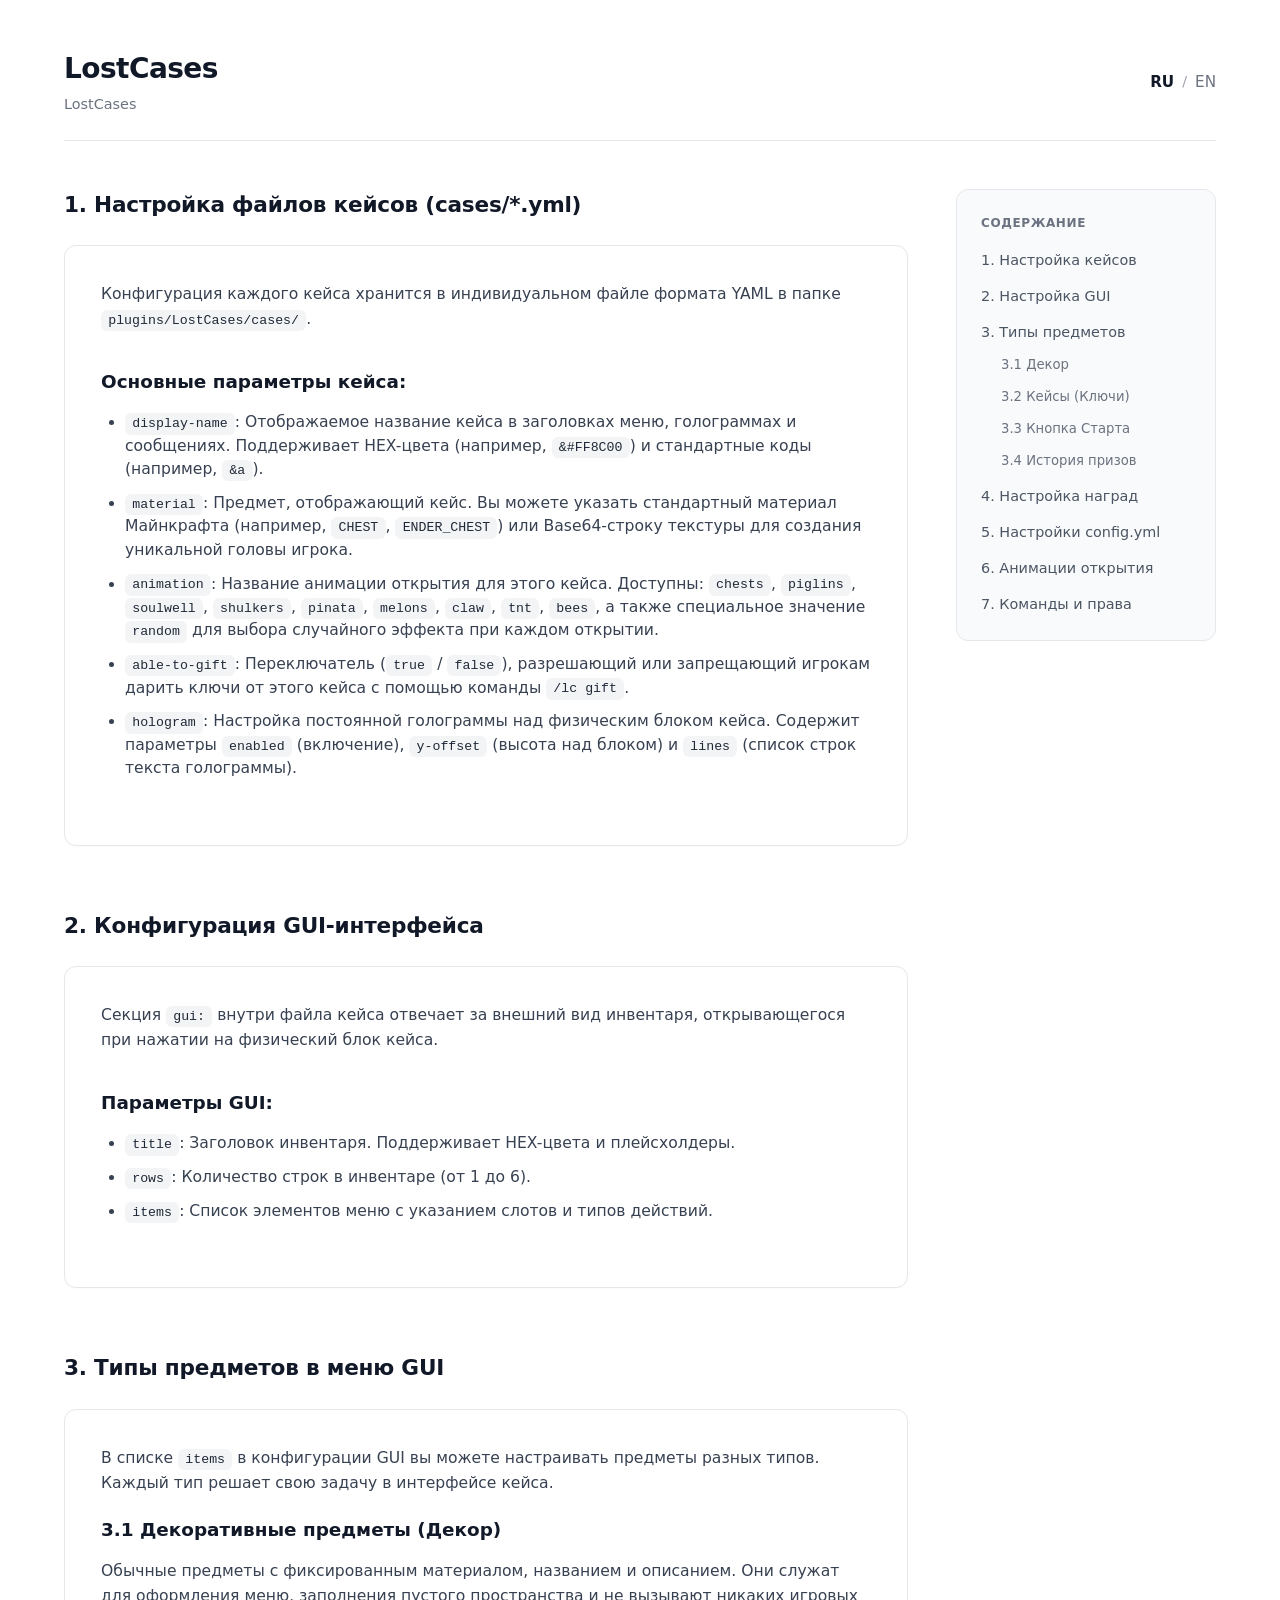
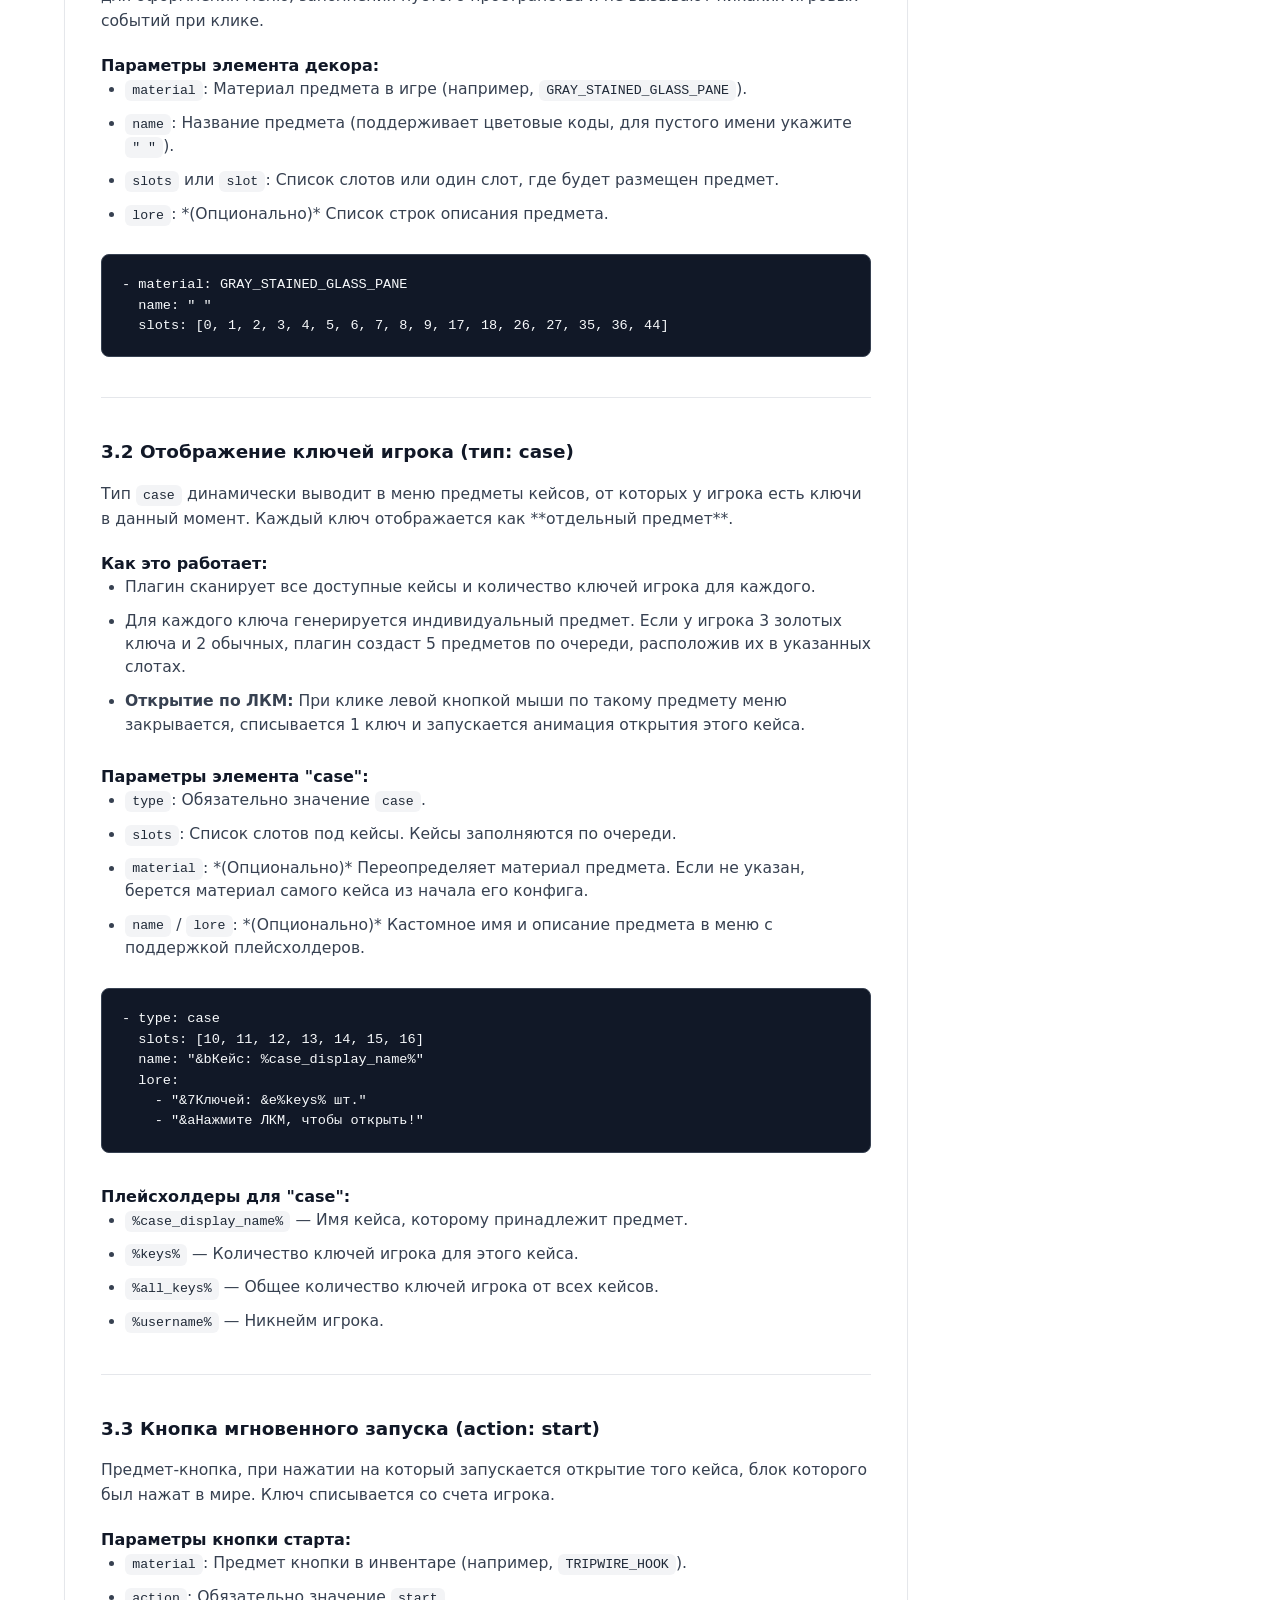
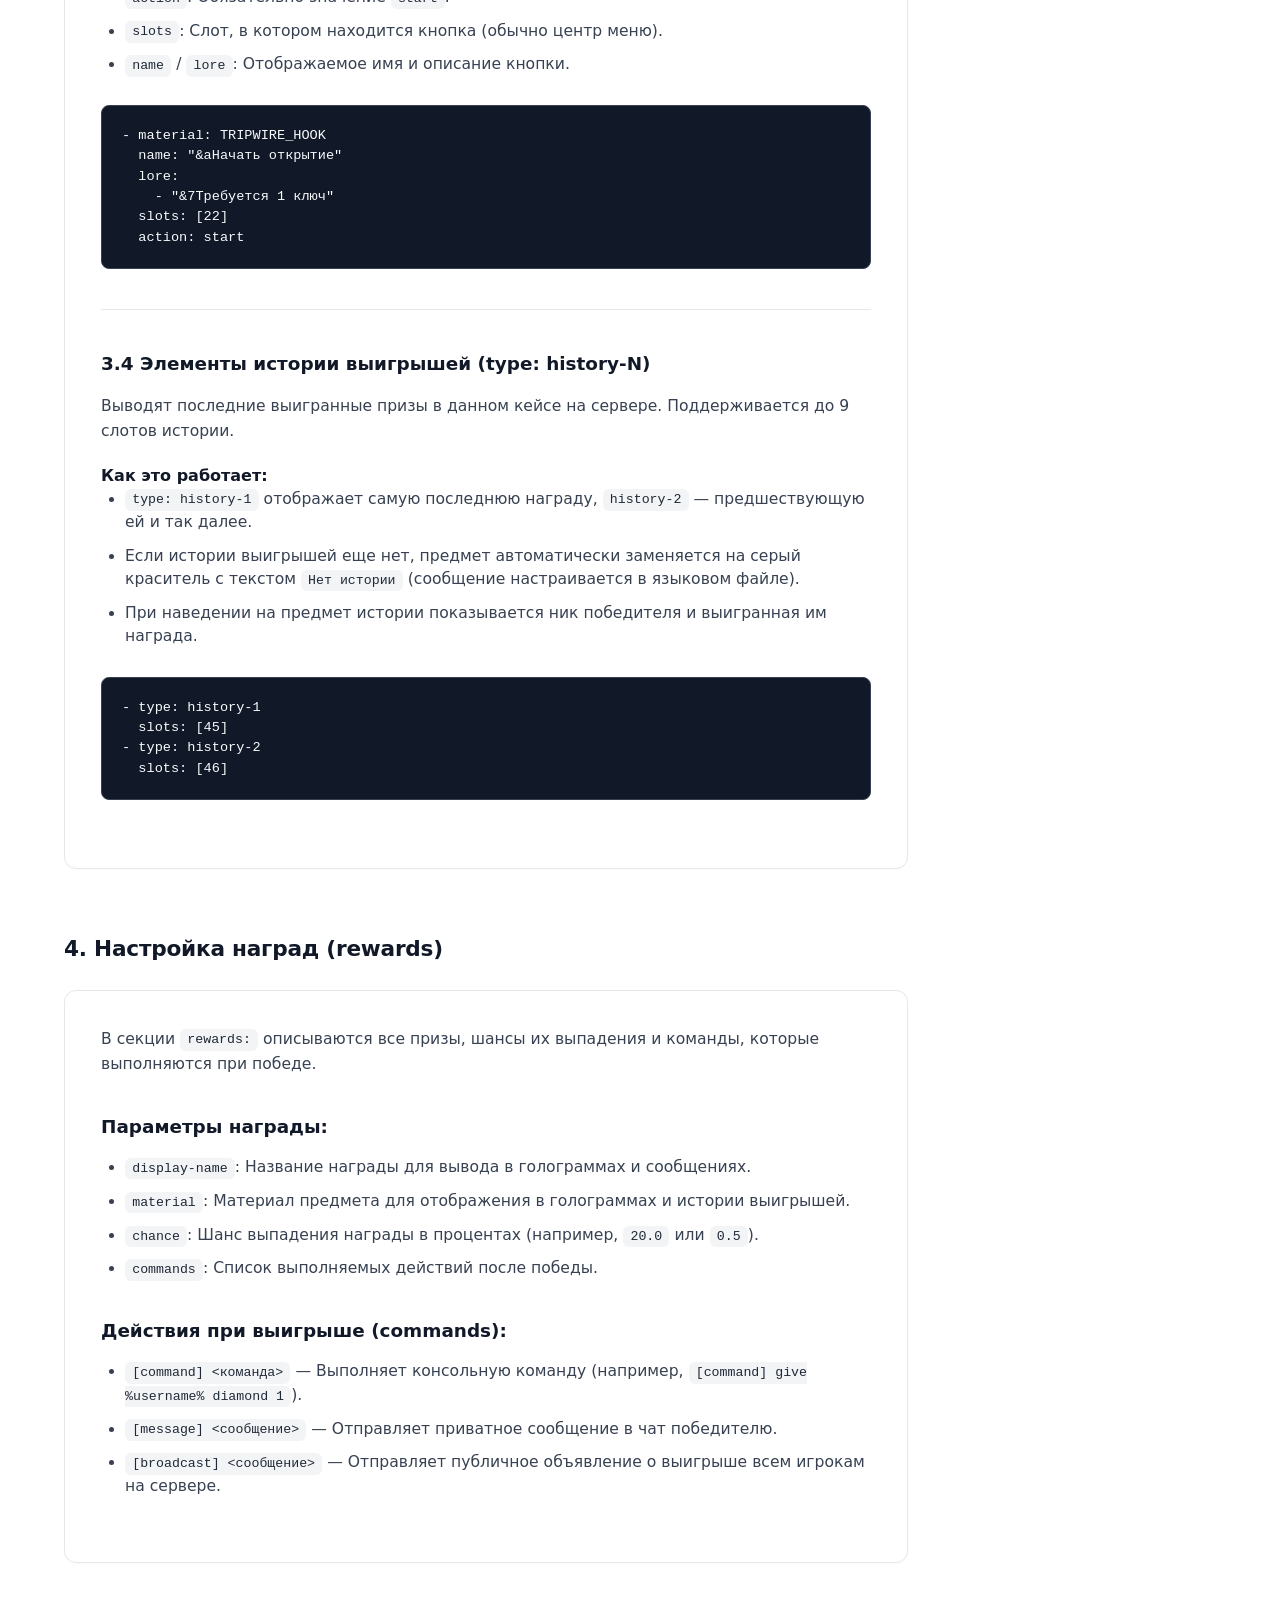
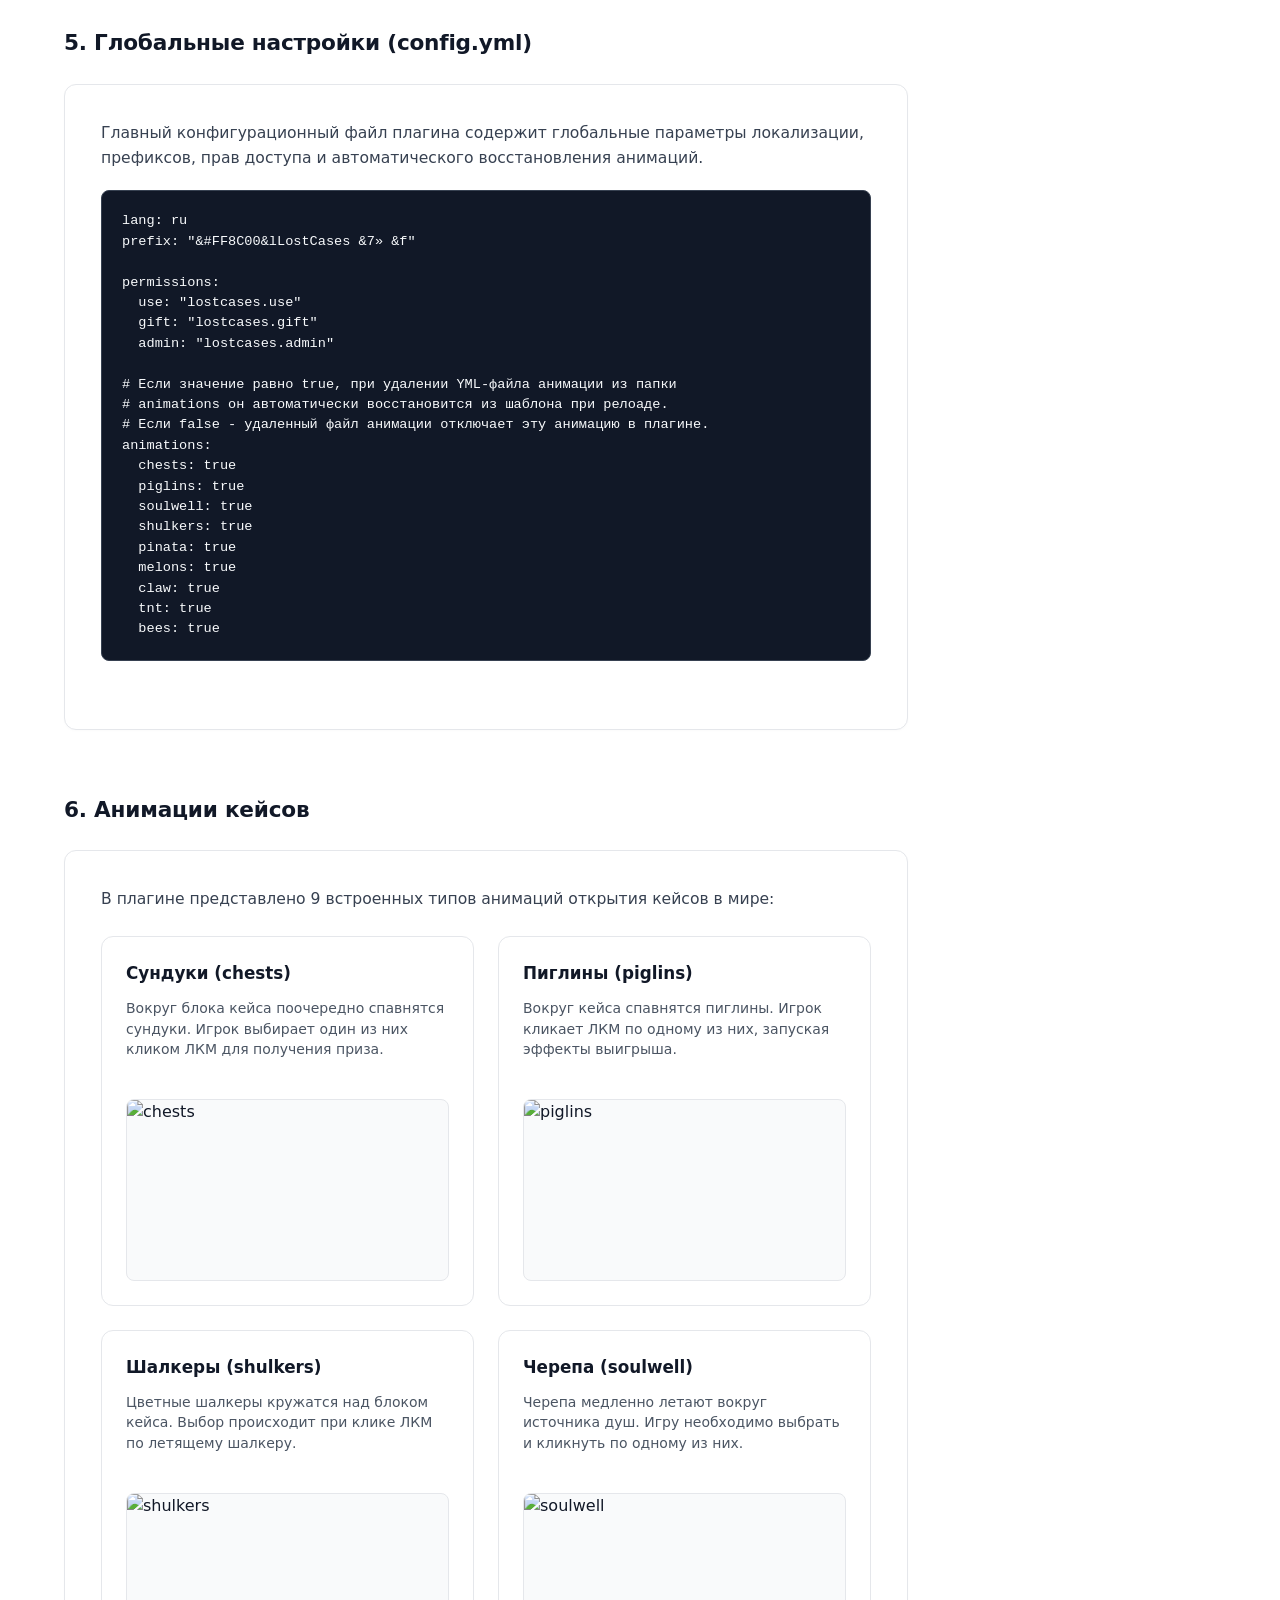
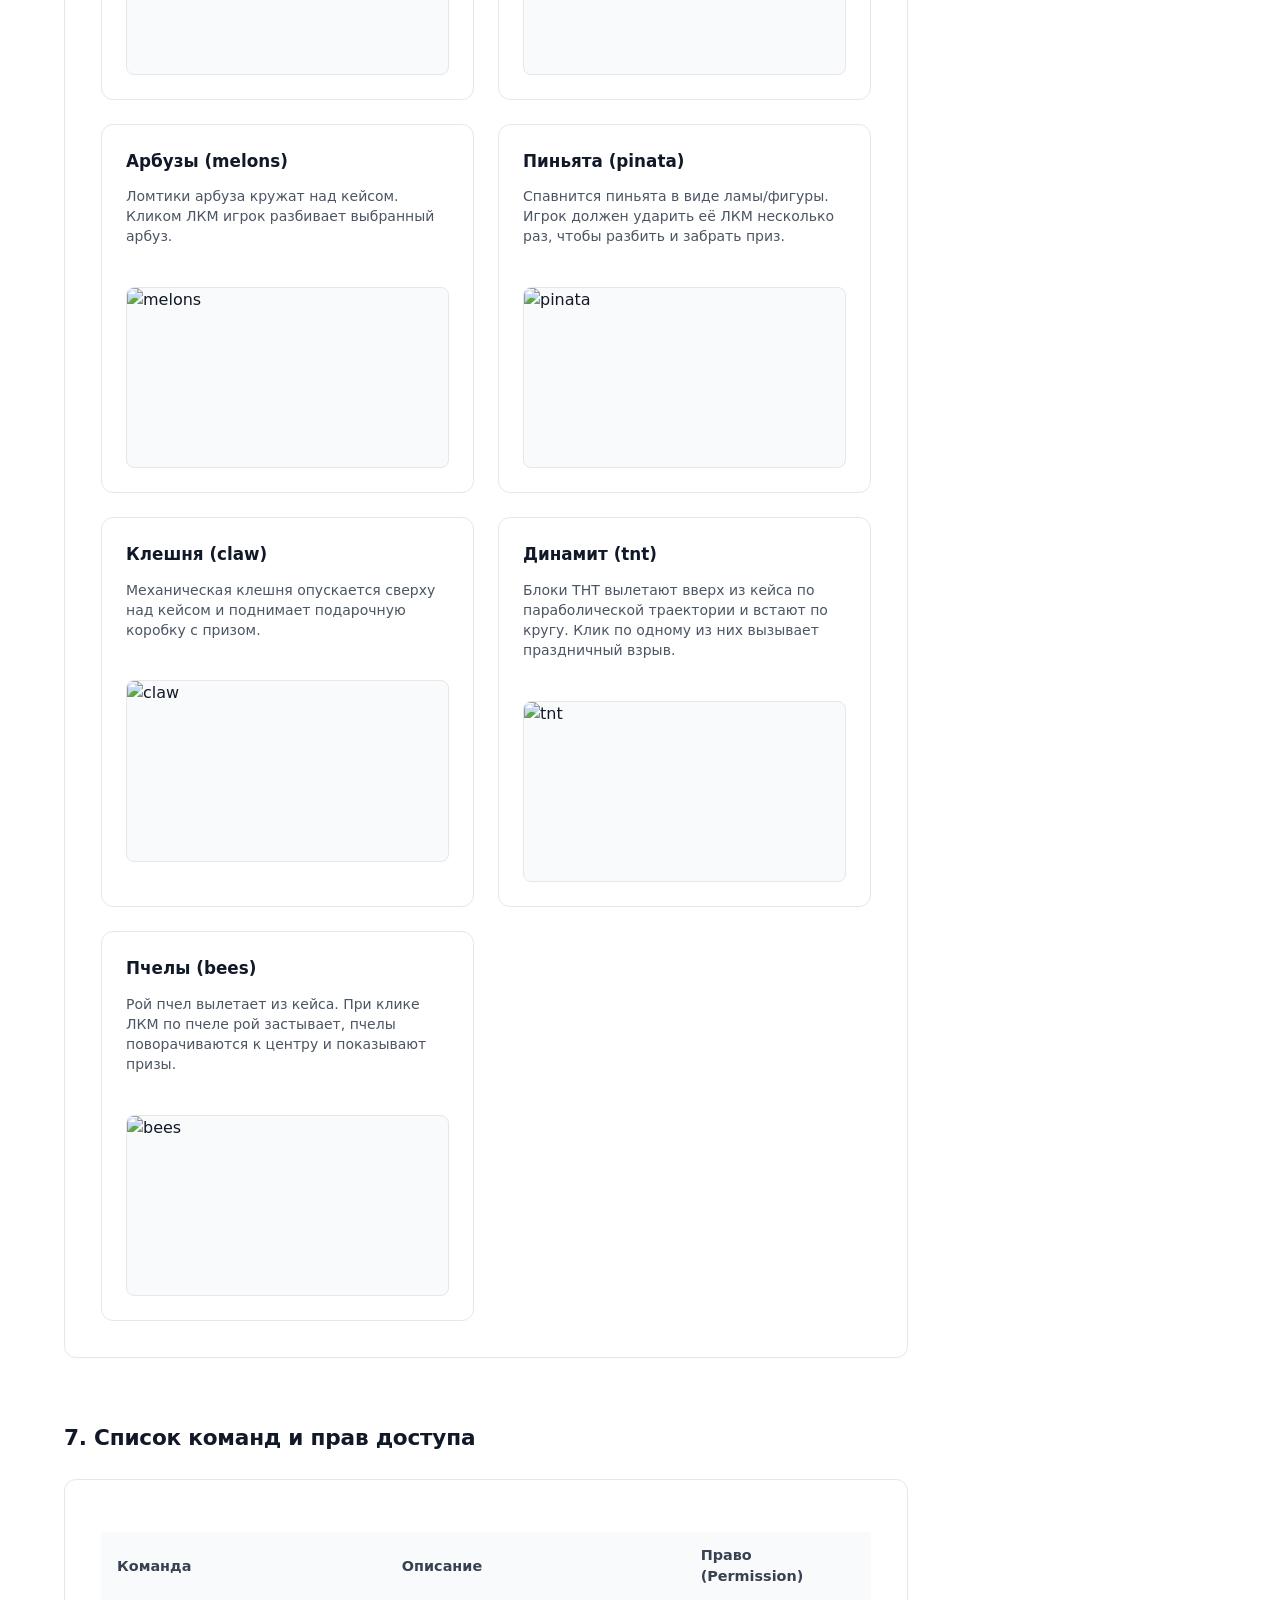
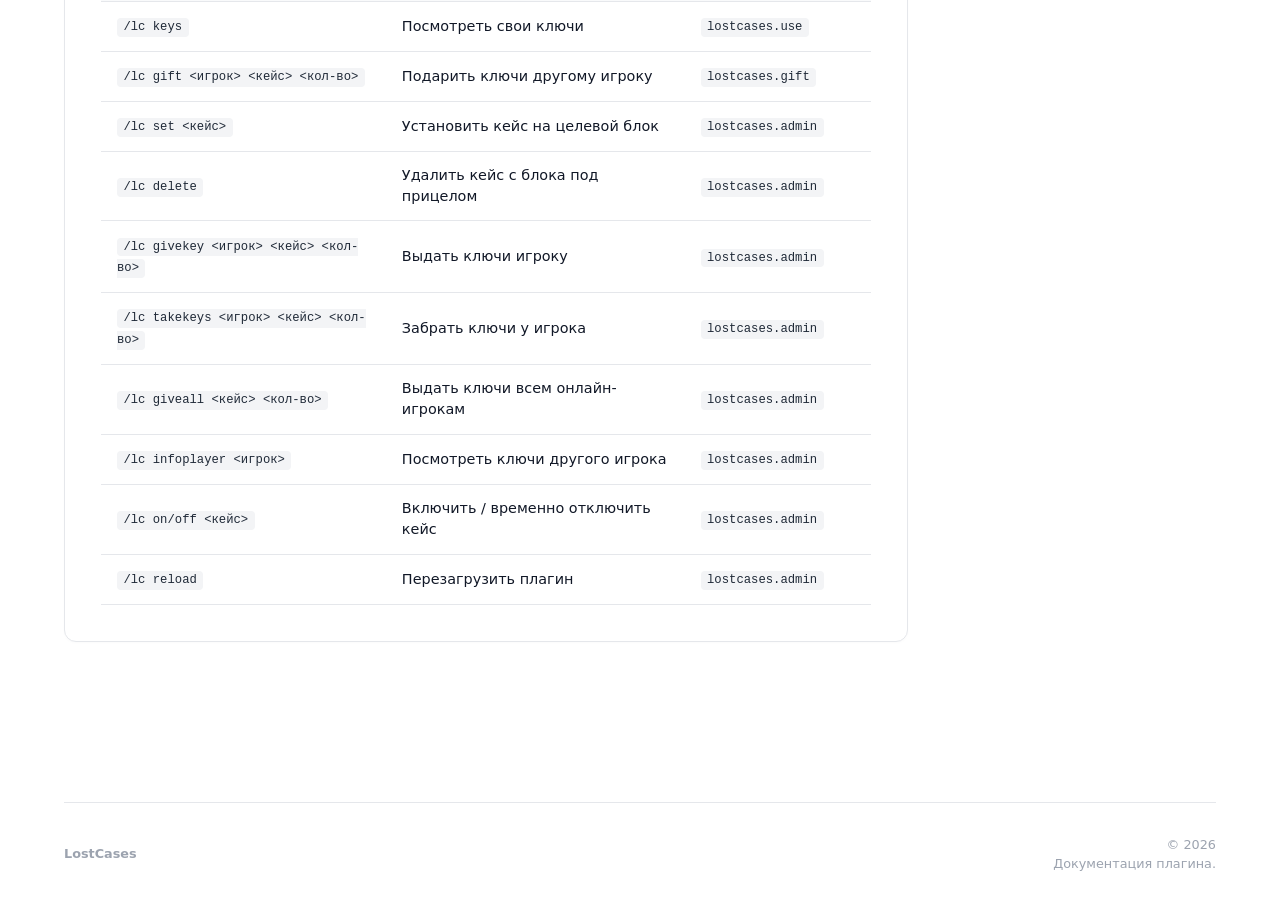
==== commit 1e3294bc: "new site" ====
--- a/index.html
+++ b/index.html
@@ -509,47 +509,47 @@
                                 <div class="anim-card">
                                     <h4>Chests (chests)</h4>
                                     <p>Chests spawn around the case block one by one. The player left-clicks a chest to reveal their reward.</p>
-                                    <div class="anim-gif"><img src="https://i.imgur.com/PLACEHOLDER1.gif" alt="chests"></div>
+                                    <div class="anim-gif"><img src="https://i.imgur.com/gnN1XTt.gif" alt="chests"></div>
                                 </div>
                                 <div class="anim-card">
                                     <h4>Piglins (piglins)</h4>
                                     <p>Piglins spawn around the case. The player left-clicks a piglin to trigger winning effects and show the prize.</p>
-                                    <div class="anim-gif"><img src="https://i.imgur.com/PLACEHOLDER2.gif" alt="piglins"></div>
+                                    <div class="anim-gif"><img src="https://i.imgur.com/B6Vi8VR.gif" alt="piglins"></div>
                                 </div>
                                 <div class="anim-card">
                                     <h4>Shulkers (shulkers)</h4>
                                     <p>Colored shulkers circle above the case. Left-click any shulker to select it.</p>
-                                    <div class="anim-gif"><img src="https://i.imgur.com/PLACEHOLDER3.gif" alt="shulkers"></div>
+                                    <div class="anim-gif"><img src="https://i.imgur.com/RsDKlj4.gif" alt="shulkers"></div>
                                 </div>
                                 <div class="anim-card">
                                     <h4>Soul Well (soulwell)</h4>
                                     <p>Skulls rotate slowly around a mystical well. Click any skull to reveal the reward.</p>
-                                    <div class="anim-gif"><img src="https://i.imgur.com/PLACEHOLDER4.gif" alt="soulwell"></div>
+                                    <div class="anim-gif"><img src="https://i.imgur.com/YXAV69J.gif" alt="soulwell"></div>
                                 </div>
                                 <div class="anim-card">
                                     <h4>Watermelons (melons)</h4>
                                     <p>Watermelon slices circle the case block. The player left-clicks to slice open a melon.</p>
-                                    <div class="anim-gif"><img src="https://i.imgur.com/PLACEHOLDER5.gif" alt="melons"></div>
+                                    <div class="anim-gif"><img src="https://i.imgur.com/m1uOOQO.gif" alt="melons"></div>
                                 </div>
                                 <div class="anim-card">
                                     <h4>Pinata (pinata)</h4>
                                     <p>A pinata lama/figure spawns. The player must hit it with Left-Click repeatedly until it bursts with rewards.</p>
-                                    <div class="anim-gif"><img src="https://i.imgur.com/PLACEHOLDER6.gif" alt="pinata"></div>
+                                    <div class="anim-gif"><img src="https://i.imgur.com/YV2kRm8.gif" alt="pinata"></div>
                                 </div>
                                 <div class="anim-card">
                                     <h4>Claw (claw)</h4>
                                     <p>A classic claw machine hook drops from above to retrieve a prize gift box.</p>
-                                    <div class="anim-gif"><img src="https://i.imgur.com/PLACEHOLDER7.gif" alt="claw"></div>
+                                    <div class="anim-gif"><img src="https://i.imgur.com/L2O8dGh.gif" alt="claw"></div>
                                 </div>
                                 <div class="anim-card">
                                     <h4>TNT (tnt)</h4>
                                     <p>TNT blocks fly up from the case in a smooth arc. The player left-clicks one to explode it and claim the prize.</p>
-                                    <div class="anim-gif"><img src="https://i.imgur.com/PLACEHOLDER8.gif" alt="tnt"></div>
+                                    <div class="anim-gif"><img src="https://i.imgur.com/ePbGYMO.gif" alt="tnt"></div>
                                 </div>
                                 <div class="anim-card">
                                     <h4>Bees (bees)</h4>
                                     <p>Bees swarm out of the case. Left-clicking a bee freezes the swarm, makes them face the center block, and reveals rewards.</p>
-                                    <div class="anim-gif"><img src="https://i.imgur.com/PLACEHOLDER9.gif" alt="bees"></div>
+                                    <div class="anim-gif"><img src="https://i.imgur.com/y8NIUdt.gif" alt="bees"></div>
                                 </div>
                             </div>
                         </div>
--- a/style.css
+++ b/style.css
@@ -4,6 +4,10 @@
     padding: 0;
 }
 
+html {
+    scroll-behavior: smooth;
+}
+
 body {
     font-family: system-ui, -apple-system, BlinkMacSystemFont, 'Segoe UI', Roboto, sans-serif;
     background-color: #ffffff;
@@ -12,7 +16,7 @@
 }
 
 .container {
-    max-width: 1100px;
+    max-width: 1200px;
     margin: 0 auto;
     padding: 3rem 1.5rem;
 }
@@ -20,14 +24,16 @@
 .header {
     display: flex;
     justify-content: space-between;
-    align-items: flex-start;
-    margin-bottom: 4rem;
+    align-items: center;
+    margin-bottom: 3rem;
+    padding-bottom: 1.5rem;
+    border-bottom: 1px solid #e5e7eb;
 }
 
 .logo-area h1 {
     font-size: 1.75rem;
-    font-weight: 600;
-    margin-bottom: 0.5rem;
+    font-weight: 700;
+    margin-bottom: 0.25rem;
     letter-spacing: -0.02em;
 }
 
@@ -45,107 +51,43 @@
     text-decoration: underline;
 }
 
+.main-layout {
+    display: flex;
+    gap: 3rem;
+    align-items: flex-start;
+}
+
+.content-area {
+    flex: 1;
+    min-width: 0;
+}
+
 .section {
-    margin-bottom: 3.5rem;
+    margin-bottom: 4rem;
 }
 
 .section-title {
-    font-size: 1.1rem;
-    font-weight: 600;
-    margin-bottom: 1.25rem;
-    color: #374151;
-}
-
-.grid {
-    display: grid;
-    grid-template-columns: repeat(auto-fill, minmax(250px, 1fr));
-    gap: 1rem;
-}
-
-.card {
-    display: flex;
-    justify-content: space-between;
-    align-items: center;
-    padding: 1rem 1.25rem;
-    border: 1px solid #e5e7eb;
-    border-radius: 0.5rem;
-    text-decoration: none;
-    color: #111827;
-    font-size: 0.95rem;
-    background-color: #ffffff;
-    transition: all 0.2s ease;
-}
-
-button.card {
-    cursor: pointer;
-    text-align: left;
-    font-family: inherit;
-}
-
-.card:hover {
-    border-color: #9ca3af;
-    background-color: #f9fafb;
-}
-
-.card.active {
-    border-color: #111827;
-    background-color: #f9fafb;
-    font-weight: 500;
+    font-size: 1.35rem;
+    font-weight: 700;
+    margin-bottom: 1.5rem;
+    color: #111827;
+    letter-spacing: -0.01em;
+    scroll-margin-top: 3rem;
 }
 
 .metadata-box {
     border: 1px solid #e5e7eb;
     border-radius: 0.75rem;
-    padding: 2rem;
-}
-
-.meta-group {
-    margin-bottom: 1.75rem;
-}
-
-.meta-group:last-child {
-    margin-bottom: 0;
-}
-
-.meta-group h3 {
-    font-size: 0.95rem;
-    font-weight: 600;
-    margin-bottom: 0.75rem;
-    text-transform: uppercase;
-    letter-spacing: 0.05em;
-    color: #9ca3af;
-}
-
-.meta-group p {
-    font-size: 0.9rem;
-    font-weight: 600;
-    color: #111827;
-    margin-bottom: 0.25rem;
-}
-
-.meta-group span {
-    font-size: 0.9rem;
-    color: #4b5563;
-}
-
-.badge {
-    font-size: 0.7rem;
-    font-weight: 700;
-    padding: 0.2rem 0.5rem;
-    border-radius: 0.375rem;
-    text-transform: uppercase;
-}
-
-.badge-stable {
-    background-color: #dcfce7;
-    color: #166534;
+    padding: 2.25rem;
+    background-color: #ffffff;
+    box-shadow: 0 1px 3px 0 rgb(0 0 0 / 0.02);
 }
 
 .footer {
     display: flex;
     justify-content: space-between;
     align-items: center;
-    margin-top: 5rem;
+    margin-top: 6rem;
     padding-top: 2rem;
     border-top: 1px solid #e5e7eb;
     font-size: 0.8rem;
@@ -161,10 +103,11 @@
 }
 
 .doc-content h3 {
-    font-size: 1.1rem;
+    font-size: 1.15rem;
     font-weight: 600;
-    margin: 2rem 0 1rem;
-    color: #111827;
+    margin: 2.25rem 0 1rem;
+    color: #111827;
+    scroll-margin-top: 3.5rem;
 }
 
 .doc-content h3:first-child {
@@ -172,26 +115,28 @@
 }
 
 .doc-content p {
-    margin-bottom: 1rem;
+    margin-bottom: 1.25rem;
     color: #374151;
-    font-size: 0.95rem;
+    font-size: 0.975rem;
+    line-height: 1.6;
 }
 
 .doc-content ul, .doc-content ol {
-    margin-bottom: 1.5rem;
+    margin-bottom: 1.75rem;
     padding-left: 1.5rem;
     color: #374151;
-    font-size: 0.95rem;
+    font-size: 0.975rem;
 }
 
 .doc-content li {
-    margin-bottom: 0.5rem;
+    margin-bottom: 0.65rem;
+    line-height: 1.5;
 }
 
 .doc-content code {
     background-color: #f3f4f6;
-    padding: 0.15rem 0.4rem;
-    border-radius: 0.25rem;
+    padding: 0.2rem 0.45rem;
+    border-radius: 0.375rem;
     font-family: ui-monospace, SFMono-Regular, Menlo, Monaco, Consolas, monospace;
     font-size: 0.85em;
     color: #1f2937;
@@ -213,13 +158,7 @@
     color: inherit;
     font-size: 0.85em;
     border-radius: 0;
-}
-
-.header {
-    display: flex;
-    justify-content: space-between;
-    align-items: center;
-    margin-bottom: 4rem;
+    line-height: 1.5;
 }
 
 .lang-switcher {
@@ -250,3 +189,168 @@
     color: #111827;
     font-weight: 700;
 }
+
+.navigation-sidebar {
+    width: 260px;
+    position: sticky;
+    top: 2.5rem;
+    background-color: #f9fafb;
+    border: 1px solid #e5e7eb;
+    border-radius: 0.75rem;
+    padding: 1.5rem;
+}
+
+.sidebar-title {
+    font-size: 0.75rem;
+    font-weight: 700;
+    text-transform: uppercase;
+    letter-spacing: 0.05em;
+    color: #6b7280;
+    margin-bottom: 1rem;
+}
+
+.sidebar-links {
+    list-style: none;
+    display: flex;
+    flex-direction: column;
+    gap: 0.75rem;
+}
+
+.sidebar-links a {
+    font-size: 0.9rem;
+    color: #4b5563;
+    text-decoration: none;
+    font-weight: 500;
+    transition: color 0.15s ease;
+}
+
+.sidebar-links a:hover {
+    color: #111827;
+    text-decoration: underline;
+}
+
+.sidebar-sublinks {
+    list-style: none;
+    display: flex;
+    flex-direction: column;
+    gap: 0.5rem;
+    padding-left: 1.25rem;
+    margin-top: 0.5rem;
+}
+
+.sidebar-sublinks a {
+    font-size: 0.825rem !important;
+    color: #6b7280 !important;
+    font-weight: 400 !important;
+}
+
+.sidebar-sublinks a:hover {
+    color: #111827 !important;
+}
+
+.sub-section-doc {
+    scroll-margin-top: 3.5rem;
+}
+
+.doc-divider {
+    border: 0;
+    border-top: 1px solid #e5e7eb;
+    margin: 2.5rem 0;
+}
+
+.anim-grid {
+    display: grid;
+    grid-template-columns: repeat(auto-fill, minmax(280px, 1fr));
+    gap: 1.5rem;
+    margin-top: 1.5rem;
+}
+
+.anim-card {
+    background: #ffffff;
+    border: 1px solid #e5e7eb;
+    border-radius: 0.75rem;
+    padding: 1.5rem;
+    display: flex;
+    flex-direction: column;
+    gap: 0.75rem;
+    transition: border-color 0.2s ease, box-shadow 0.2s ease;
+}
+
+.anim-card:hover {
+    border-color: #111827;
+    box-shadow: 0 4px 6px -1px rgb(0 0 0 / 0.05), 0 2px 4px -2px rgb(0 0 0 / 0.05);
+}
+
+.anim-card h4 {
+    font-size: 1.05rem;
+    font-weight: 600;
+    color: #111827;
+}
+
+.anim-card p {
+    font-size: 0.875rem;
+    color: #4b5563;
+    line-height: 1.45;
+}
+
+.anim-gif {
+    background-color: #f9fafb;
+    border-radius: 0.5rem;
+    border: 1px solid #e5e7eb;
+    overflow: hidden;
+    aspect-ratio: 16/9;
+    display: flex;
+    align-items: center;
+    justify-content: center;
+    margin-top: 0.5rem;
+}
+
+.anim-gif img {
+    width: 100%;
+    height: 100%;
+    object-fit: cover;
+}
+
+.cmd-table {
+    width: 100%;
+    border-collapse: collapse;
+    margin-top: 1rem;
+    font-size: 0.9rem;
+}
+
+.cmd-table th, .cmd-table td {
+    padding: 0.85rem 1rem;
+    text-align: left;
+    border-bottom: 1px solid #e5e7eb;
+    line-height: 1.45;
+}
+
+.cmd-table th {
+    background-color: #f9fafb;
+    font-weight: 600;
+    color: #374151;
+}
+
+.cmd-table tr:hover {
+    background-color: #fcfcfd;
+}
+
+.cmd-table code {
+    background-color: #f3f4f6;
+    padding: 0.15rem 0.4rem;
+    border-radius: 0.25rem;
+    font-family: ui-monospace, SFMono-Regular, Menlo, Monaco, Consolas, monospace;
+    font-size: 0.85em;
+    color: #1f2937;
+}
+
+@media (max-width: 900px) {
+    .main-layout {
+        flex-direction: column-reverse;
+    }
+    .navigation-sidebar {
+        width: 100%;
+        position: static;
+        margin-bottom: 2rem;
+    }
+}
